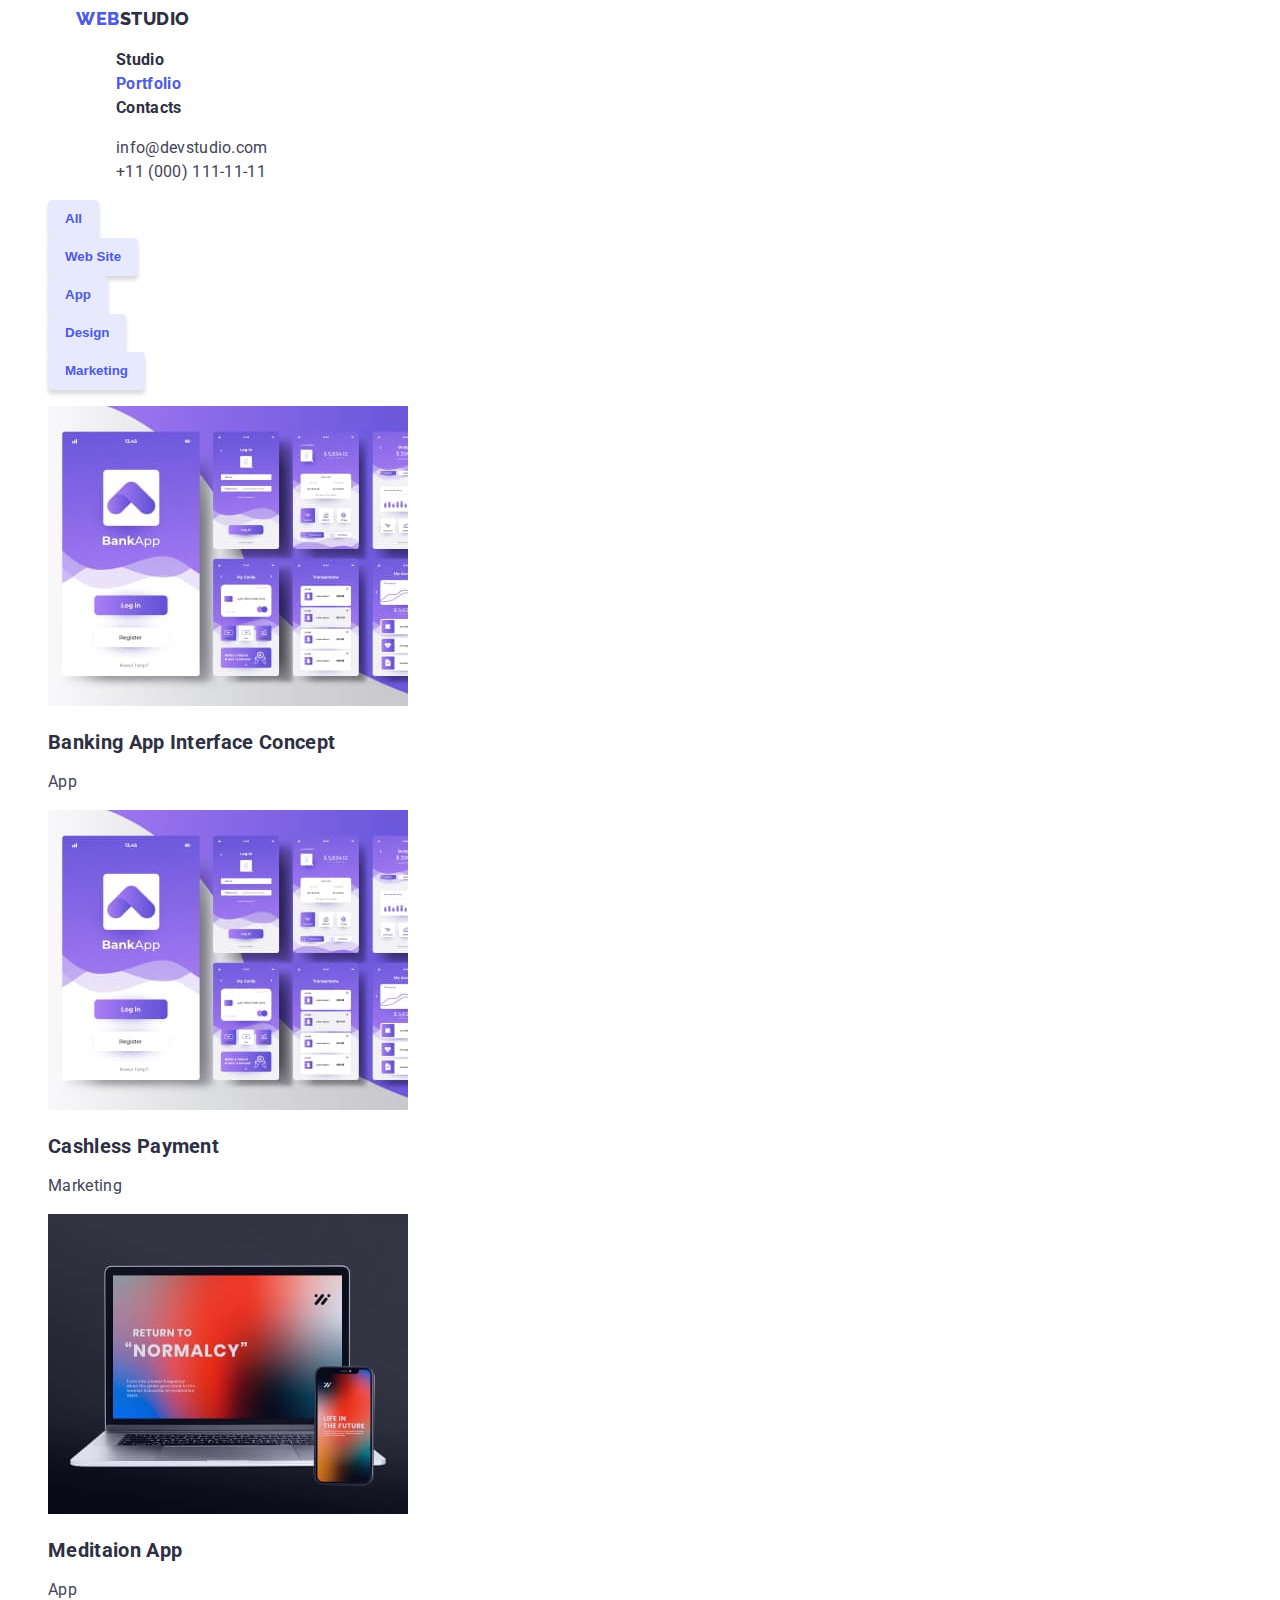
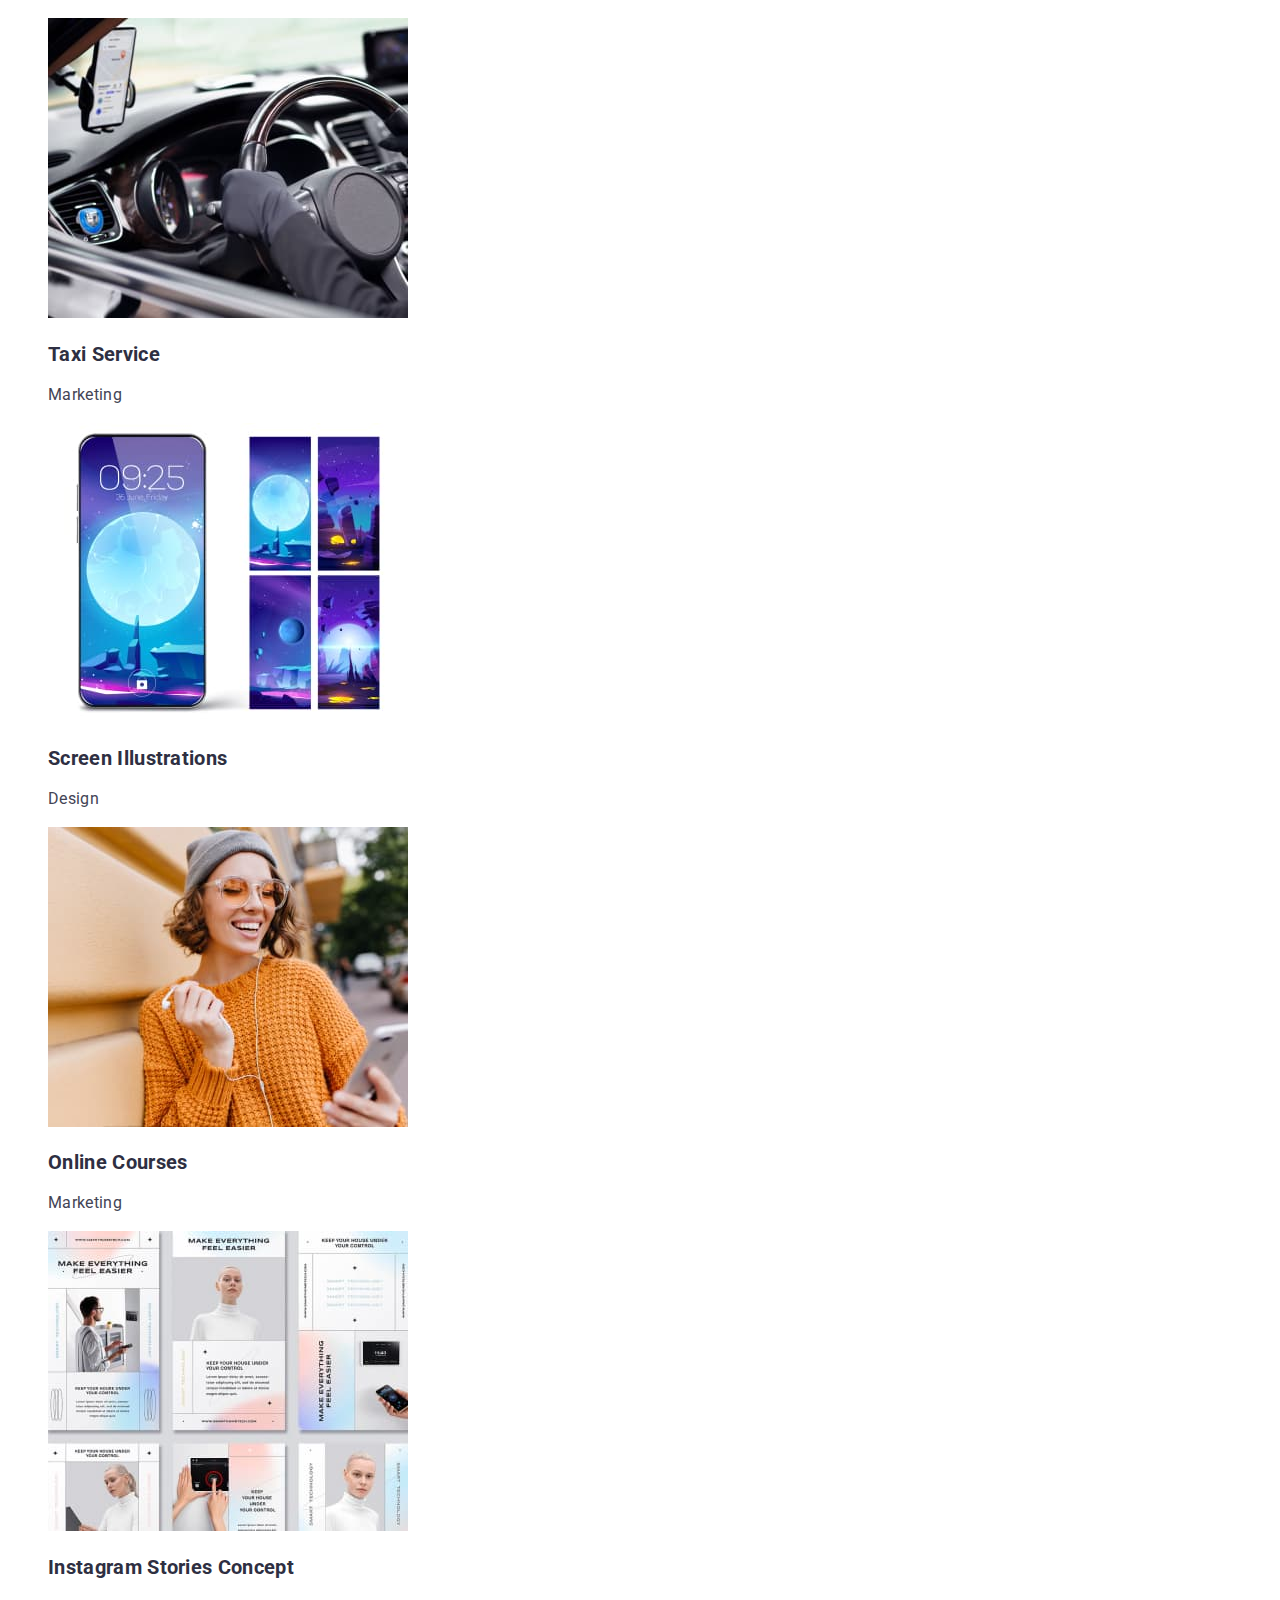
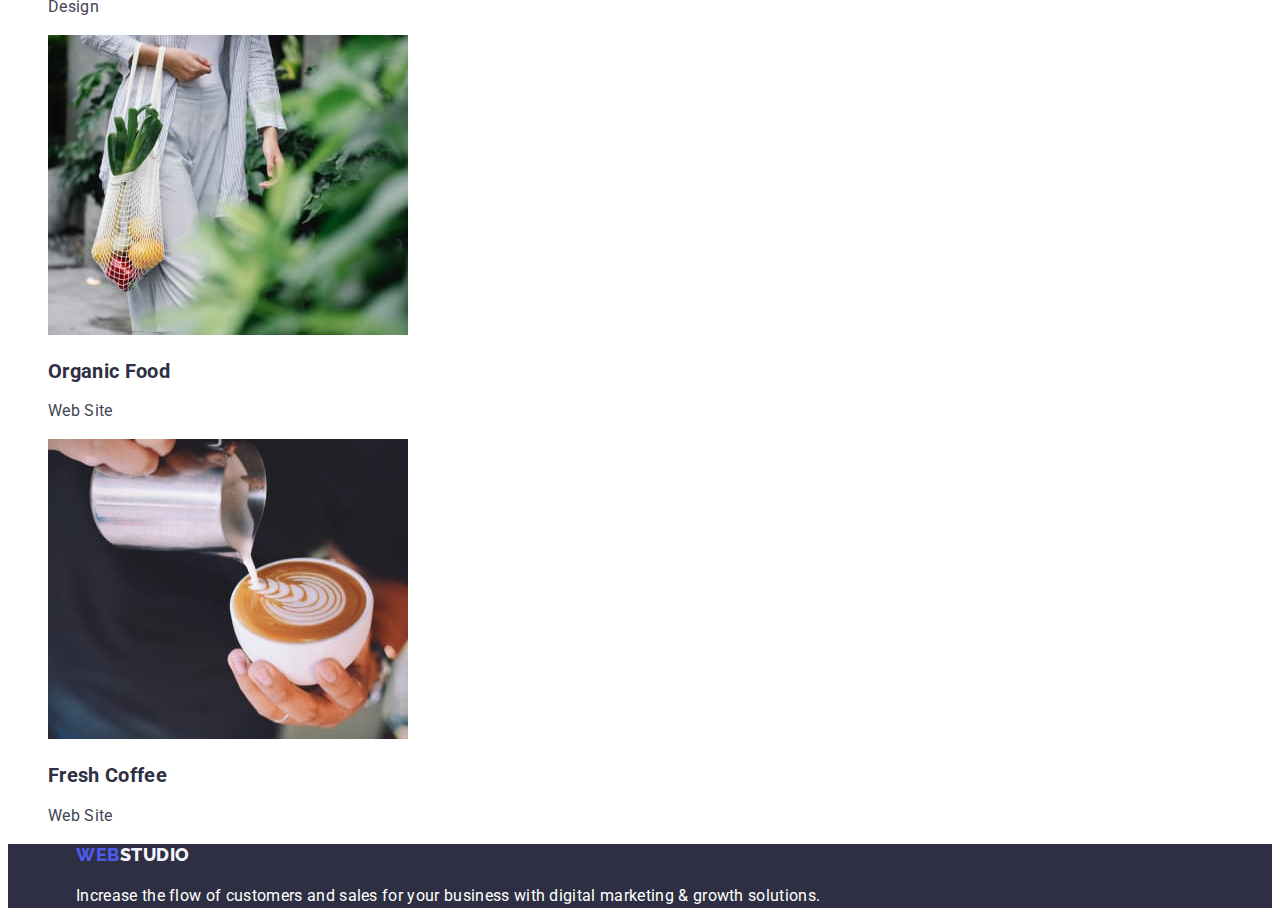
==== portfolio.html @ b6b5d830 "copy perviosly content" ====
<!DOCTYPE html>
<html lang="en">
<head>
    <meta charset="UTF-8">
    <meta http-equiv="X-UA-Compatible" content="IE=edge">
    <meta name="viewport" content="width=device-width, initial-scale=1.0">
    <link rel="preconnect" href="https://fonts.googleapis.com"><link rel="preconnect" href="https://fonts.gstatic.com" crossorigin><link href="https://fonts.googleapis.com/css2?family=Raleway:wght@800&family=Roboto:wght@400;500;700;900&display=swap" rel="stylesheet">
    
    <link rel="stylesheet" href="./css/style.css" >
    <title>Document</title>
</head>
<body>
    <header>
        <div class="container">
            <nav class="nav-menu">
                <a href="./index.html" class="logo"><span class="logo-web">WEB</span><span class="logo-studio">STUDIO</span></a>
                <ul class="top-menu similar">
                    <li><a href="./index.html" class="top-menu-link">Studio</a></li>
                    <li><a href="./portfolio.html" class="top-menu-link current-page">Portfolio</a></li>
                    <li><a href="#" class="top-menu-link">Contacts</a></li>
                </ul>
            </nav>
            <address>
                <ul class="top-contacts similar">
                <li><a href="mailto:info@devstudio.com" class="contact">info@devstudio.com</a></li>
                <li><a href="tel:110001111111" class="contact">+11 (000) 111-11-11</a></li>
                </ul>
            </address>
        </div>
    </header>
    <main>
   <section class="filter">
    <h1 class="visually-hidden">Portfolio</h1>
    <ul class="similar">
        <li><button type="button" class="filter button">All</button></li>
        <li><button type="button" class="filter button">Web Site</button></li>
        <li><button type="button" class="filter button">App</button></li>
        <li><button type="button" class="filter button">Design</button></li>
        <li><button type="button" class="filter button">Marketing</button></li>
    </ul>
   
    <ul class="similar">
        <li>
          <a href="" class="filter-items-link">
            <img src="./images/bank-app.jpg" alt="Mockup bank app" width="360">
            <h2 class="header-items-link">Banking App Interface Concept</h2>
            <p class="paragraph-link">App</p>
          </a>
        </li>
        <li>
          <a href="" class="filter-items-link">
            <img src="./images/bank-app.jpg" alt="Mockup bank app" width="360">
            <h2 class="header-items-link">Cashless Payment</h2>
            <p class="paragraph-link">Marketing</p>
          </a>
        </li>
        <li>
          <a href="" class="filter-items-link">
            <img src="./images/meditation-app.jpg" alt="Notebook & phone" width="360">
            <h2 class="header-items-link">Meditaion App</h2>
            <p class="paragraph-link">App</p>
          </a>
        </li>
        <li>
          <a href="" class="filter-items-link">
            <img src="./images/taxi-service.jpg" alt="car steering wheel and driver's hands" width="360">
            <h2 class="header-items-link">Taxi Service</h2>
            <p class="paragraph-link">Marketing</p>
          </a>
        </li>
        <li>
          <a href="" class="filter-items-link">
            <img src="./images/screen-illustration.jpg" alt="Mobile phone screens example" width="360">
            <h2 class="header-items-link">Screen Illustrations</h2>
            <p class="paragraph-link">Design</p>
          </a>
        </li>
        <li>
          <a href="" class="filter-items-link">
            <img src="./images/online-courses.jpg" alt="A girl in glasses and headphones looks at the phone" width="360">
            <h2 class="header-items-link">Online Courses</h2>
            <p class="paragraph-link">Marketing</p>
          </a>
        </li>
        <li>
          <a href="" class="filter-items-link">
            <img src="./images/instagram-concept.jpg" alt="some similar screens examples with girl and hands" width="360">
            <h2 class="header-items-link">Instagram Stories Concept</h2>
            <p class="paragraph-link">Design</p>
          </a>
        </li>
        <li>
          <a href="" class="filter-items-link">
            <img src="./images/organic-food.jpg" alt="woman with fruits and vegetables in grid bag" width="360">
            <h2 class="header-items-link">Organic Food</h2>
            <p class="paragraph-link">Web Site</p>
          </a>
        </li>
        <li>
          <a href="" class="filter-items-link">
            <img src="./images/fresh-coffee.jpg" alt="cup of coffe in hands" width="360">
            <h2 class="header-items-link">Fresh Coffee</h2>
            <p class="paragraph-link">Web Site</p>
          </a>
        </li>
    </ul>
   </section>
    </main>
    <footer class="dark-footer">
        <div class="container">
            <a href="#" class="logo"><span class="logo-web">WEB</span><span class="logo-studio-cloud">STUDIO</span></a>
            <p>Increase the flow of customers and sales for your business with digital marketing & growth solutions.</p>
        </div>
    </footer>
</body>
</html>
---- css/style.css ----
:root {
    --primary-brand-color-iris: #4D5AE5;
    --button-dark-blue: #404BBF;
    --dark-navy-blue: #2E2F42;
    --success: #31D0AA;
    --slate: #434455;
    --light-slate: #8E8F99;
    --cornflower: #E7E9FC;
    --cloud: #F4F4FD;
}
body {
    font-family: Roboto, sans-serif;
    font-size: 16px;
    font-weight: 400;
    letter-spacing: 0.02em;
    line-height: 1.5;
    color: var(--slate);
}

/* menu section */
.logo {
    font-family: Raleway, sans-serif;
    font-weight: 800;
    font-size: 18px;
    line-height: 1.2;
    letter-spacing: 0.03em;
    
    text-transform: uppercase;
    text-decoration: none;
}

.logo-web {
    color: var(--primary-brand-color-iris);
}

.logo-studio {
    color: var(--dark-navy-blue);
}

.logo-studio-cloud {
    color: var(--cloud);
}

.top-menu {
    font-family: Roboto, sans-serif;
    font-weight: 700;
    letter-spacing: 0.02em;
    
}

.top-menu-link {
    text-decoration: none;
    color: var(--dark-navy-blue);

}

.top-menu-link:hover,
.top-menu-link:focus {
    /* color: var(--slate); */
    color: var(--primary-brand-color-iris);
}

.top-menu-link:active {
    color: var(--primary-brand-color-iris);
}

.current-page {
    color: var(--primary-brand-color-iris);
}

/* .top-contacts {
    
} */

.contact {
    text-decoration: none;
    font-style: normal;
    line-height: 1.5;
    letter-spacing: 0.02em;
    color: var(--slate)

}

.contact:hover,
.contact:focus {
    color: var(--primary-brand-color-iris);
}

/* Main Page (main style) */

.hero {
    font-size: 56px;
    line-height: 1.07;
    color: #FFFFFF;
}

.baner {
    text-align: center;
    background-color: var(--dark-navy-blue);
}

.header-sections {
    font-size: 36px;
    line-height: 1.1;
    text-transform: capitalize;
    color: var(--dark-navy-blue);
    text-align: center;
}

.header-items {
    font-size: 20px;
    line-height: 1.2;
    color: var(--dark-navy-blue);
}

.text-items {
    color: var(--slate);

}

.visually-hidden {
    position: absolute;
    white-space: nowrap;
    width: 1px;
    height: 1px;
    overflow: hidden;
    border: 0;
    padding: 0;
    clip: rect(0 0 0 0);
    clip-path: inset(50%);
    margin: -1px;
  } 

.container {
    width: 1128px;
    margin-left: auto;
    margin-right: auto;
}

.similar {
    list-style: none;
}

.our-team {
    background-color: var(--cloud);
}

.dark-footer { 
    background-color: var(--dark-navy-blue);
    color: #FFFFFF;
}

/* Buttons */
.button {
    display: inline-block;
    font-weight: 700;
    line-height: 1.5;
    color: #FFFFFF;
    background-color: var(--primary-brand-color-iris);
    cursor: pointer;

    border: none;
    border-radius: 4px;
    padding: 16px 32px;

    box-shadow: 0px 4px 4px rgba(0, 0, 0, 0.15);
}

.filter.button {
    color: var(--primary-brand-color-iris);
    
    border: 1px solid var(--cornflower);
    background-color: var(--cornflower);
    padding: 8px 16px;
}

.button:hover,
.button:focus {
    color: #FFFFFF;
    background-color: var(--button-dark-blue);
    
}

.filter.button:hover,
.filter.button:focus {
    border: 1px solid var(--primary-brand-color-iris);
}

/* Portfolio page style */

.filter-items-link {
    
    text-decoration: none;
}

.header-items-link {
    font-size: 20px;
    line-height: 1.2;
    color: var(--dark-navy-blue);
}

/* .header-items-link:hover,
.header-items-link:focus {

} */

.paragraph-link {
    text-decoration: none;
    color: var(--slate);
}
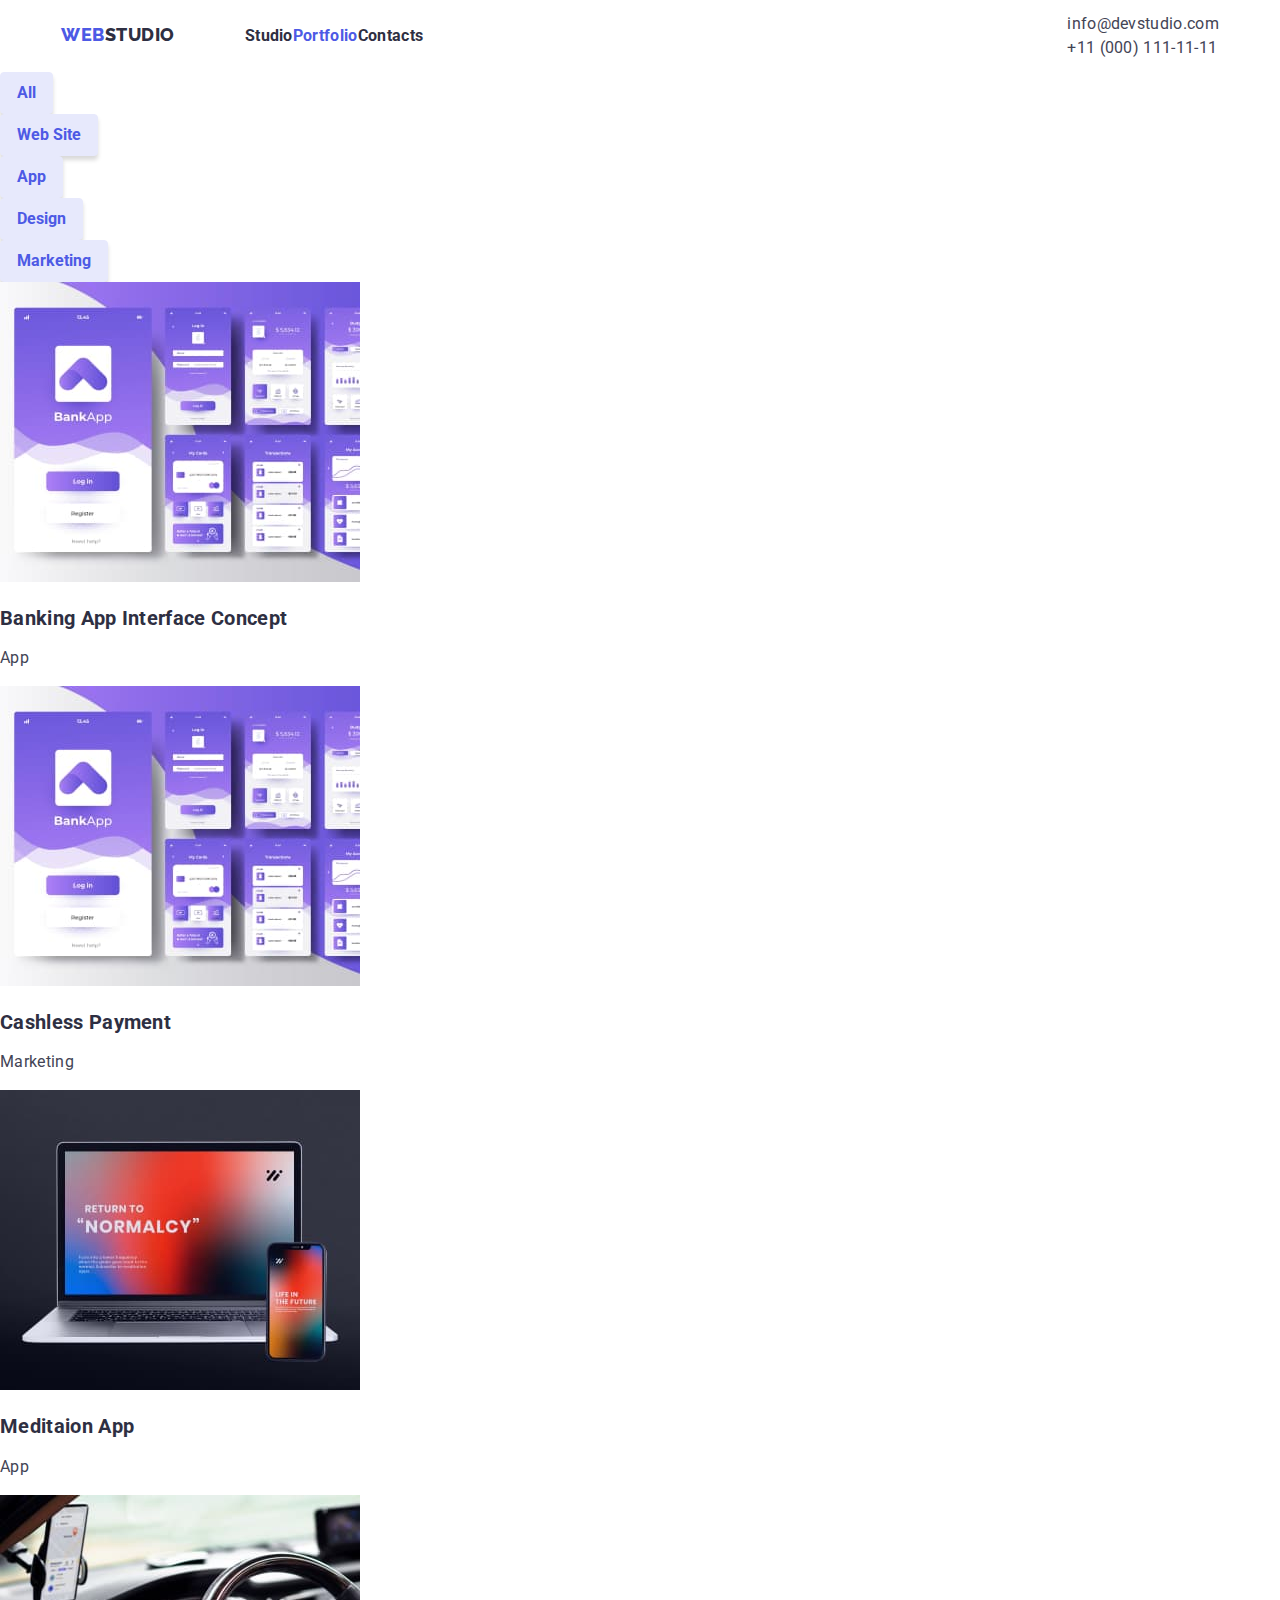
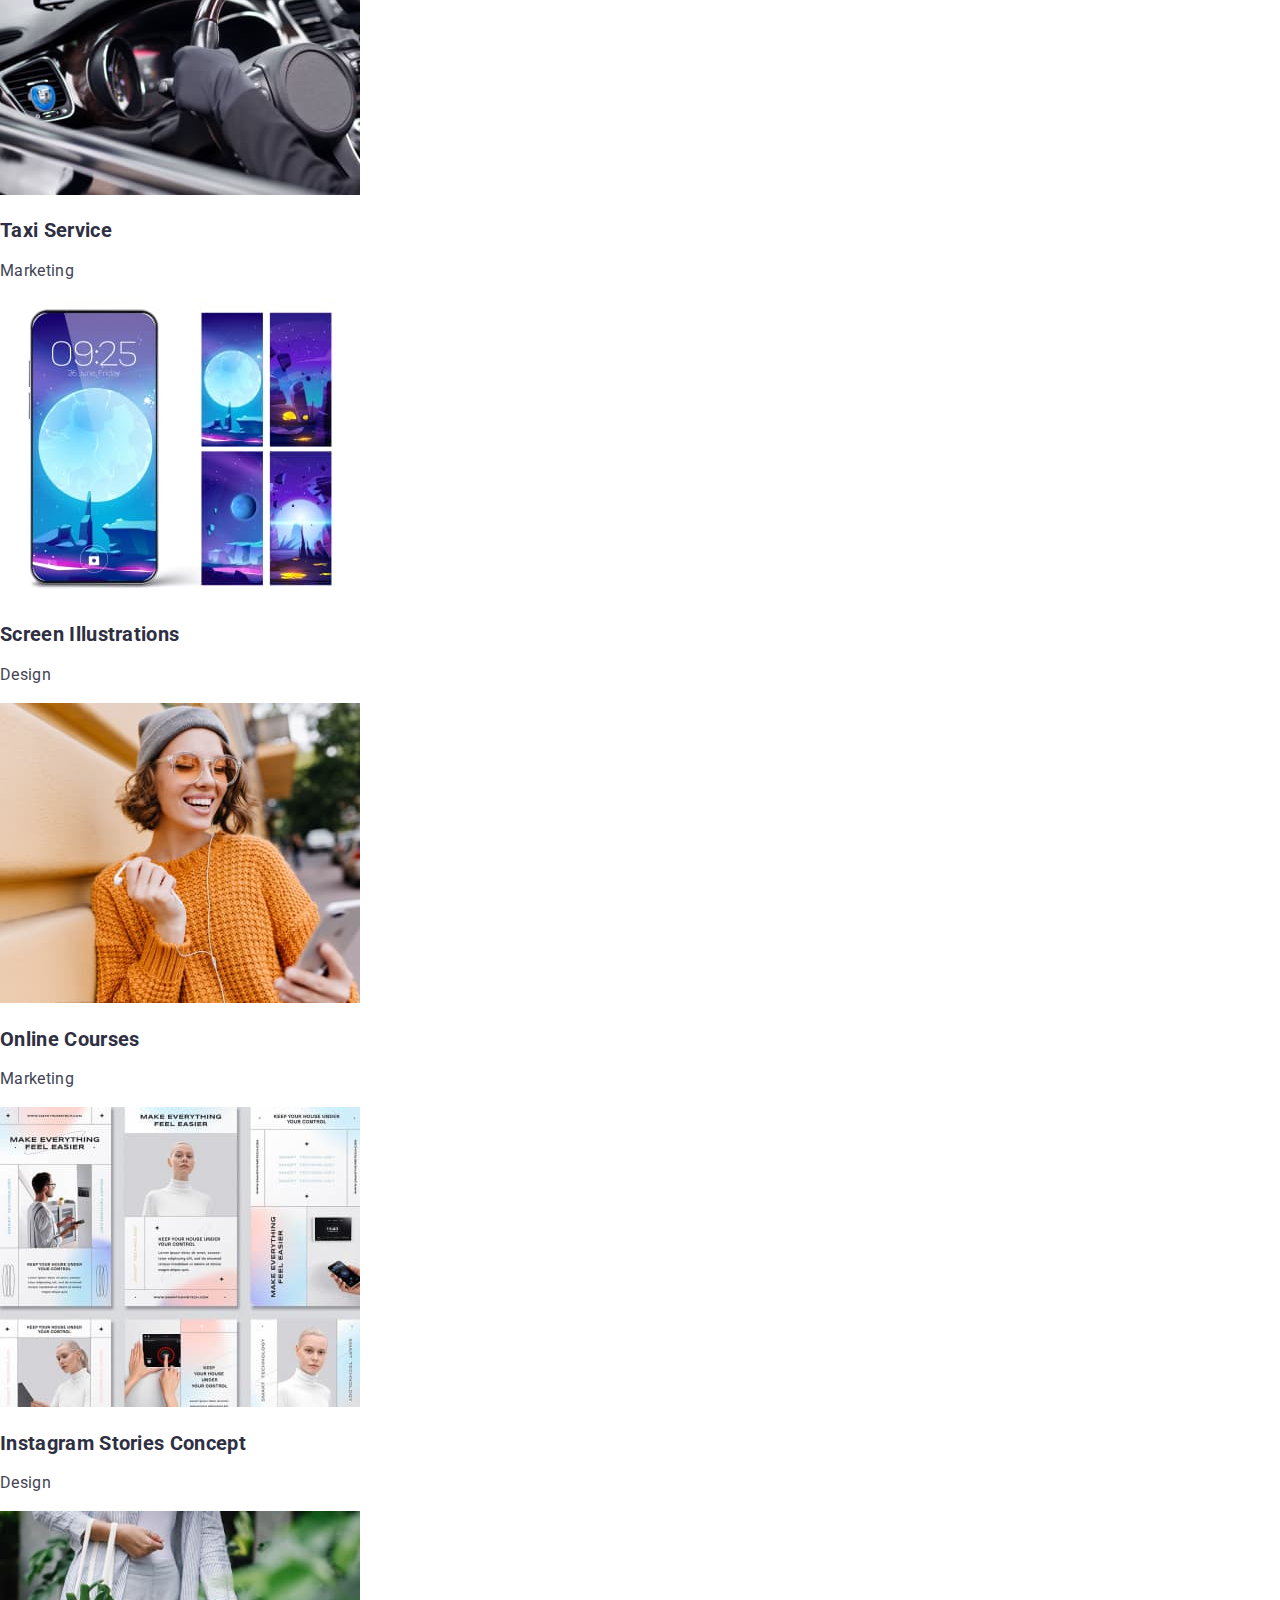
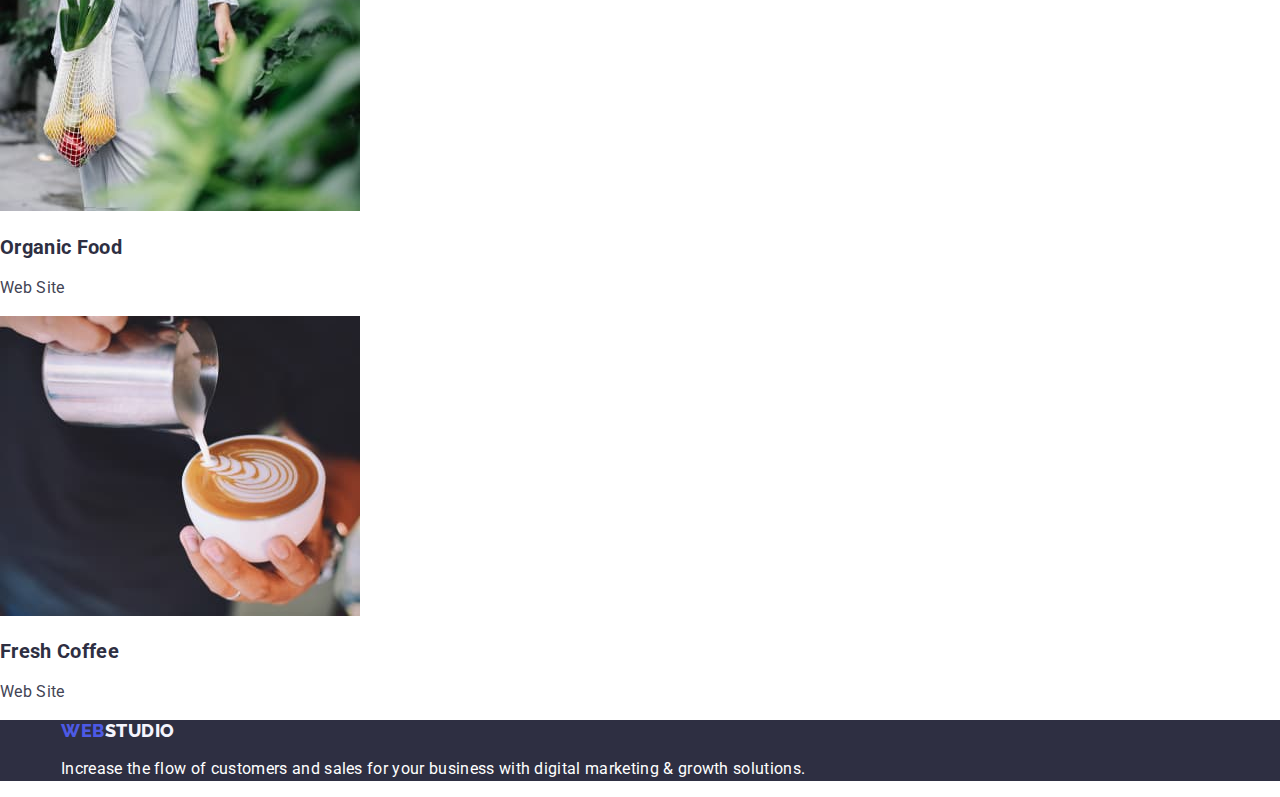
==== commit 0578551c: "main page" ====
--- a/portfolio.html
+++ b/portfolio.html
@@ -5,14 +5,18 @@
     <meta http-equiv="X-UA-Compatible" content="IE=edge">
     <meta name="viewport" content="width=device-width, initial-scale=1.0">
     <link rel="preconnect" href="https://fonts.googleapis.com"><link rel="preconnect" href="https://fonts.gstatic.com" crossorigin><link href="https://fonts.googleapis.com/css2?family=Raleway:wght@800&family=Roboto:wght@400;500;700;900&display=swap" rel="stylesheet">
-    
+    <!-- <link rel="stylesheet"
+    href="https://cdnjs.cloudflare.com/ajax/libs/modern-normalize/1.0.0/modern-normalize.min.css"
+    /> -->
+    <!-- Підключив modern-normalize локально для роботи в умовах поганого інтернету -->
+    <link rel="stylesheet" href="./css/modern-normalize.css">
     <link rel="stylesheet" href="./css/style.css" >
-    <title>Document</title>
+    <title>Portfolio - WebStudio</title>
 </head>
 <body>
     <header>
-        <div class="container">
-            <nav class="nav-menu">
+        <div class="container header-box">
+            <nav class="nav-box">
                 <a href="./index.html" class="logo"><span class="logo-web">WEB</span><span class="logo-studio">STUDIO</span></a>
                 <ul class="top-menu similar">
                     <li><a href="./index.html" class="top-menu-link">Studio</a></li>
@@ -30,6 +34,7 @@
     </header>
     <main>
    <section class="filter">
+    
     <h1 class="visually-hidden">Portfolio</h1>
     <ul class="similar">
         <li><button type="button" class="filter button">All</button></li>
--- a/css/style.css
+++ b/css/style.css
@@ -18,23 +18,39 @@
 }
 
 /* menu section */
+.header-box {
+    display: flex;
+    justify-content: space-between;
+    align-items: center;
+    height: 72px;
+}
+
+.nav-box {
+    display: flex;
+}
+
 .logo {
     font-family: Raleway, sans-serif;
     font-weight: 800;
     font-size: 18px;
     line-height: 1.2;
     letter-spacing: 0.03em;
-    
+
+    display: flex;
+    margin-right: 70px;
+
     text-transform: uppercase;
     text-decoration: none;
 }
 
 .logo-web {
     color: var(--primary-brand-color-iris);
+    display: inline-block;
 }
 
 .logo-studio {
     color: var(--dark-navy-blue);
+    display: inline-block;
 }
 
 .logo-studio-cloud {
@@ -46,6 +62,15 @@
     font-weight: 700;
     letter-spacing: 0.02em;
     
+    display: flex;
+}
+
+.top-menu .top-menu-items {
+    margin-right: 40px;
+}
+
+.top-menu .top-menu-items:last-child {
+    margin-right: 0;
 }
 
 .top-menu-link {
@@ -68,13 +93,10 @@
     color: var(--primary-brand-color-iris);
 }
 
-/* .top-contacts {
-    
-} */
-
 .contact {
     text-decoration: none;
     font-style: normal;
+    font-weight: 400;
     line-height: 1.5;
     letter-spacing: 0.02em;
     color: var(--slate)
@@ -92,11 +114,16 @@
     font-size: 56px;
     line-height: 1.07;
     color: #FFFFFF;
+
+    margin-top: 0;
+    margin-bottom: 48px;
 }
 
 .baner {
+    background-color: var(--dark-navy-blue);
     text-align: center;
-    background-color: var(--dark-navy-blue);
+
+    height: 600px;
 }
 
 .header-sections {
@@ -105,6 +132,22 @@
     text-transform: capitalize;
     color: var(--dark-navy-blue);
     text-align: center;
+    margin-top: 0;
+    margin-bottom: 72px;
+}
+
+.features {
+    display: flex;
+}
+
+.features .features-list {
+    margin-top: 120px;
+    margin-bottom: 120px;
+    margin-right: 24px;
+}
+
+.features .features-list:last-child {
+    margin-right: 0;
 }
 
 .header-items {
@@ -132,17 +175,47 @@
   } 
 
 .container {
-    width: 1128px;
+    width: 1158px;
     margin-left: auto;
     margin-right: auto;
 }
 
 .similar {
     list-style: none;
+    padding-left: 0;
+    margin: 0;
+}
+
+.our-services {
+    display: flex;
+    justify-content: space-between;
+
+    margin-bottom: 120px;
 }
 
 .our-team {
     background-color: var(--cloud);
+
+    padding-top: 120px;
+    padding-bottom: 120px;
+}
+
+.team-cards {
+    display: flex;
+    justify-content: center;
+}
+
+.team-cards .people {
+    background: #FFFFFF;
+    box-shadow: 0px 1px 6px rgba(46, 47, 66, 0.08), 
+                0px 1px 1px rgba(46, 47, 66, 0.16), 
+                0px 2px 1px rgba(46, 47, 66, 0.08);
+    border-radius: 0px 0px 4px 4px;
+    margin-right: 24px;
+}
+
+.team-cards .people:last-child {
+    margin-right: 0;
 }
 
 .dark-footer { 
@@ -152,13 +225,12 @@
 
 /* Buttons */
 .button {
-    display: inline-block;
     font-weight: 700;
     line-height: 1.5;
     color: #FFFFFF;
     background-color: var(--primary-brand-color-iris);
     cursor: pointer;
-
+    
     border: none;
     border-radius: 4px;
     padding: 16px 32px;
@@ -199,11 +271,6 @@
     color: var(--dark-navy-blue);
 }
 
-/* .header-items-link:hover,
-.header-items-link:focus {
-
-} */
-
 .paragraph-link {
     text-decoration: none;
     color: var(--slate);
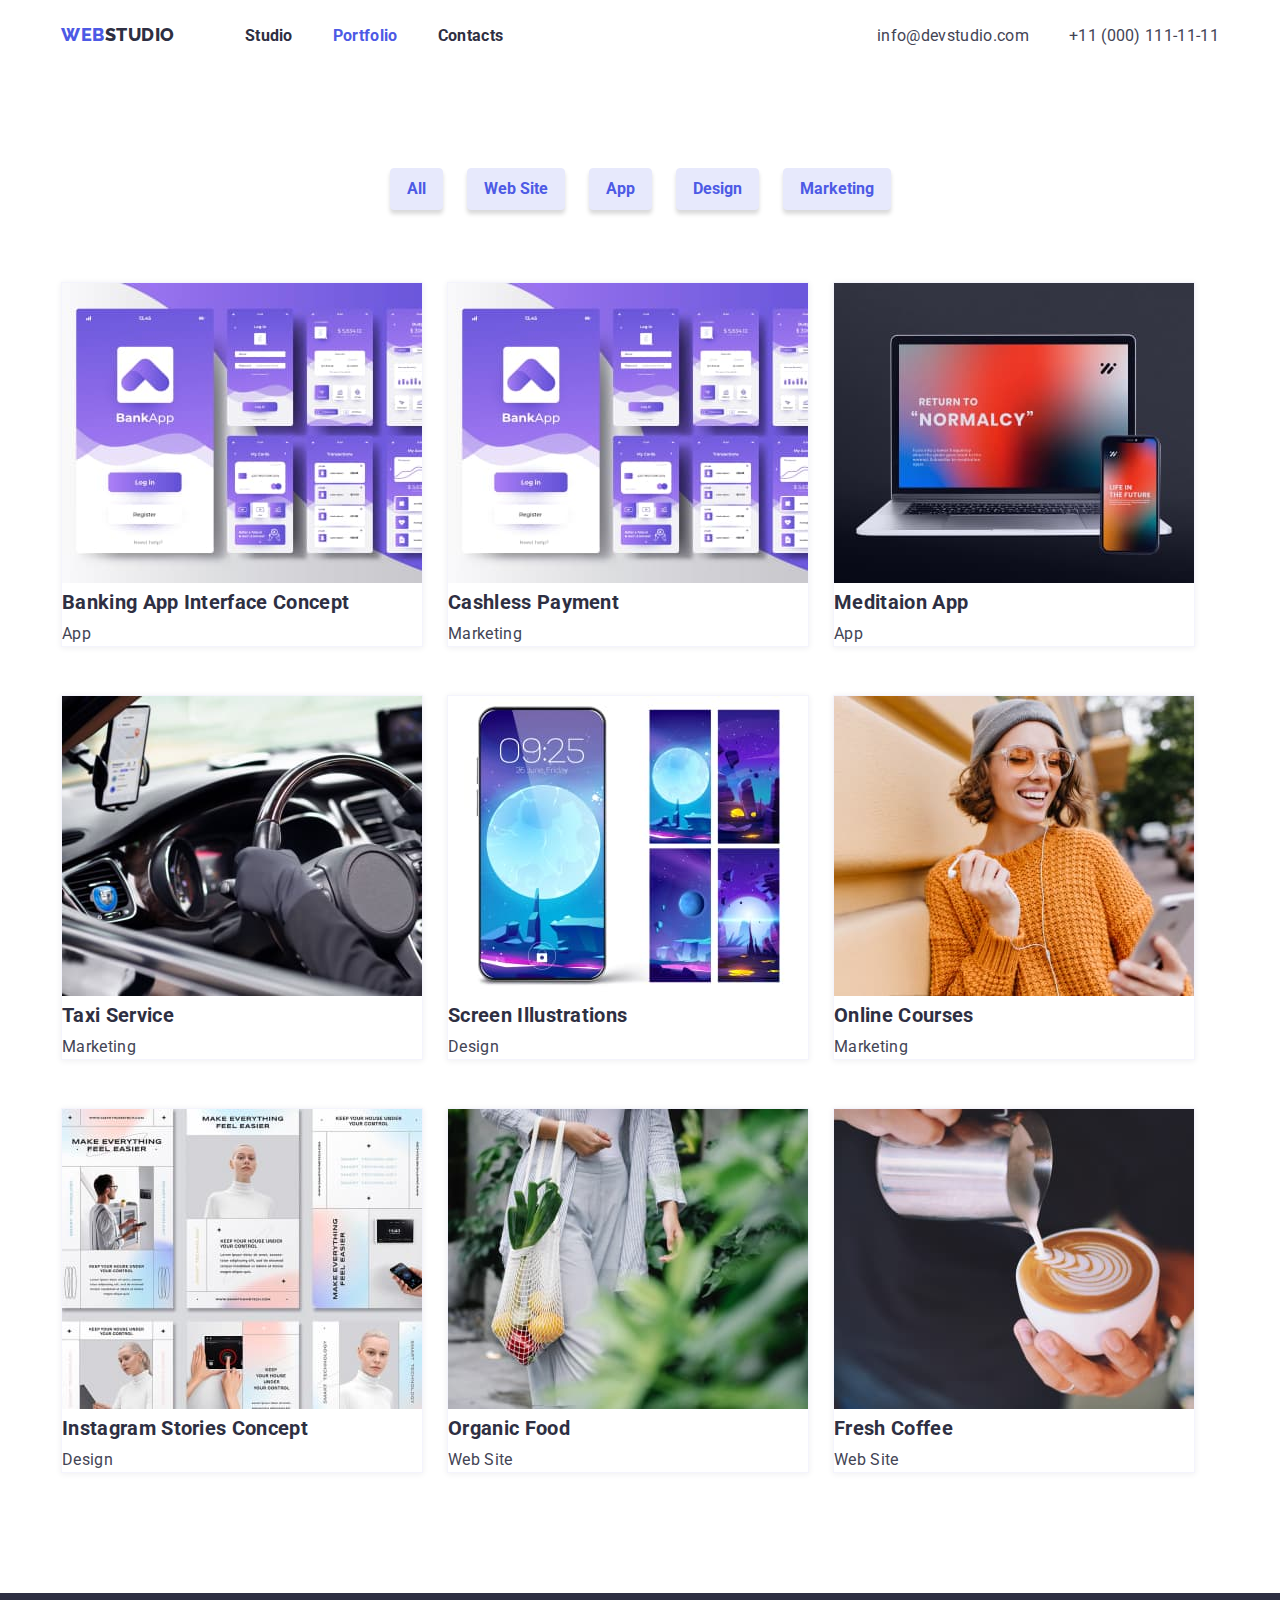
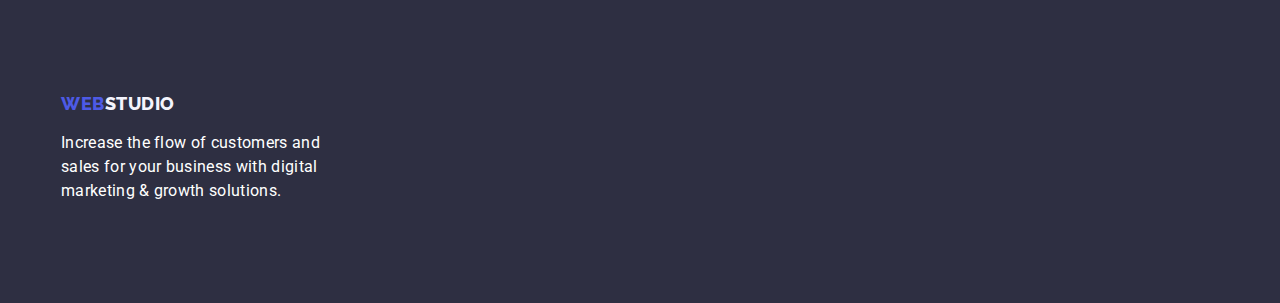
==== commit e55a212d: "complite main page + start portfolio" ====
--- a/portfolio.html
+++ b/portfolio.html
@@ -19,102 +19,104 @@
             <nav class="nav-box">
                 <a href="./index.html" class="logo"><span class="logo-web">WEB</span><span class="logo-studio">STUDIO</span></a>
                 <ul class="top-menu similar">
-                    <li><a href="./index.html" class="top-menu-link">Studio</a></li>
-                    <li><a href="./portfolio.html" class="top-menu-link current-page">Portfolio</a></li>
-                    <li><a href="#" class="top-menu-link">Contacts</a></li>
+                    <li class="top-menu-items"><a href="./index.html" class="top-menu-link">Studio</a></li>
+                    <li class="top-menu-items"><a href="./portfolio.html" class="top-menu-link current-page">Portfolio</a></li>
+                    <li class="top-menu-items"><a href="#" class="top-menu-link">Contacts</a></li>
                 </ul>
             </nav>
             <address>
-                <ul class="top-contacts similar">
-                <li><a href="mailto:info@devstudio.com" class="contact">info@devstudio.com</a></li>
-                <li><a href="tel:110001111111" class="contact">+11 (000) 111-11-11</a></li>
+                <ul class="top-menu similar">
+                <li class="top-menu-items"><a href="mailto:info@devstudio.com" class="top-menu-link contact">info@devstudio.com</a></li>
+                <li class="top-menu-items"><a href="tel:110001111111" class="top-menu-link contact">+11 (000) 111-11-11</a></li>
                 </ul>
             </address>
         </div>
     </header>
     <main>
    <section class="filter">
-    
-    <h1 class="visually-hidden">Portfolio</h1>
-    <ul class="similar">
-        <li><button type="button" class="filter button">All</button></li>
-        <li><button type="button" class="filter button">Web Site</button></li>
-        <li><button type="button" class="filter button">App</button></li>
-        <li><button type="button" class="filter button">Design</button></li>
-        <li><button type="button" class="filter button">Marketing</button></li>
-    </ul>
-   
-    <ul class="similar">
-        <li>
-          <a href="" class="filter-items-link">
-            <img src="./images/bank-app.jpg" alt="Mockup bank app" width="360">
-            <h2 class="header-items-link">Banking App Interface Concept</h2>
-            <p class="paragraph-link">App</p>
-          </a>
-        </li>
-        <li>
-          <a href="" class="filter-items-link">
-            <img src="./images/bank-app.jpg" alt="Mockup bank app" width="360">
-            <h2 class="header-items-link">Cashless Payment</h2>
-            <p class="paragraph-link">Marketing</p>
-          </a>
-        </li>
-        <li>
-          <a href="" class="filter-items-link">
-            <img src="./images/meditation-app.jpg" alt="Notebook & phone" width="360">
-            <h2 class="header-items-link">Meditaion App</h2>
-            <p class="paragraph-link">App</p>
-          </a>
-        </li>
-        <li>
-          <a href="" class="filter-items-link">
-            <img src="./images/taxi-service.jpg" alt="car steering wheel and driver's hands" width="360">
-            <h2 class="header-items-link">Taxi Service</h2>
-            <p class="paragraph-link">Marketing</p>
-          </a>
-        </li>
-        <li>
-          <a href="" class="filter-items-link">
-            <img src="./images/screen-illustration.jpg" alt="Mobile phone screens example" width="360">
-            <h2 class="header-items-link">Screen Illustrations</h2>
-            <p class="paragraph-link">Design</p>
-          </a>
-        </li>
-        <li>
-          <a href="" class="filter-items-link">
-            <img src="./images/online-courses.jpg" alt="A girl in glasses and headphones looks at the phone" width="360">
-            <h2 class="header-items-link">Online Courses</h2>
-            <p class="paragraph-link">Marketing</p>
-          </a>
-        </li>
-        <li>
-          <a href="" class="filter-items-link">
-            <img src="./images/instagram-concept.jpg" alt="some similar screens examples with girl and hands" width="360">
-            <h2 class="header-items-link">Instagram Stories Concept</h2>
-            <p class="paragraph-link">Design</p>
-          </a>
-        </li>
-        <li>
-          <a href="" class="filter-items-link">
-            <img src="./images/organic-food.jpg" alt="woman with fruits and vegetables in grid bag" width="360">
-            <h2 class="header-items-link">Organic Food</h2>
-            <p class="paragraph-link">Web Site</p>
-          </a>
-        </li>
-        <li>
-          <a href="" class="filter-items-link">
-            <img src="./images/fresh-coffee.jpg" alt="cup of coffe in hands" width="360">
-            <h2 class="header-items-link">Fresh Coffee</h2>
-            <p class="paragraph-link">Web Site</p>
-          </a>
-        </li>
-    </ul>
+    <div class="container">
+      <h1 class="visually-hidden">Portfolio</h1>
+      <ul class="similar filter-box">
+          <li class="button-list"><button type="button" class="button">All</button></li>
+          <li class="button-list"><button type="button" class="button">Web Site</button></li>
+          <li class="button-list"><button type="button" class="button">App</button></li>
+          <li class="button-list"><button type="button" class="button">Design</button></li>
+          <li class="button-list"><button type="button" class="button">Marketing</button></li>
+      </ul>
+      <ul class="similar examples">
+          <li class="examples-list">
+            <a href="" class="filter-items-link">
+              <img src="./images/bank-app.jpg" alt="Mockup bank app" width="360">
+              <h2 class="header-items-link">Banking App Interface Concept</h2>
+              <p class="paragraph-link">App</p>
+            </a>
+          </li>
+          <li class="examples-list">
+            <a href="" class="filter-items-link">
+              <img src="./images/bank-app.jpg" alt="Mockup bank app" width="360">
+              <div class="examples-text">
+                <h2 class="header-items-link">Cashless Payment</h2>
+                <p class="paragraph-link">Marketing</p>
+              </div>
+            </a>
+          </li>
+          <li class="examples-list">
+            <a href="" class="filter-items-link">
+              <img src="./images/meditation-app.jpg" alt="Notebook & phone" width="360">
+              <h2 class="header-items-link">Meditaion App</h2>
+              <p class="paragraph-link">App</p>
+            </a>
+          </li>
+          <li class="examples-list">
+            <a href="" class="filter-items-link">
+              <img src="./images/taxi-service.jpg" alt="car steering wheel and driver's hands" width="360">
+              <h2 class="header-items-link">Taxi Service</h2>
+              <p class="paragraph-link">Marketing</p>
+            </a>
+          </li>
+          <li class="examples-list">
+            <a href="" class="filter-items-link">
+              <img src="./images/screen-illustration.jpg" alt="Mobile phone screens example" width="360">
+              <h2 class="header-items-link">Screen Illustrations</h2>
+              <p class="paragraph-link">Design</p>
+            </a>
+          </li>
+          <li class="examples-list">
+            <a href="" class="filter-items-link">
+              <img src="./images/online-courses.jpg" alt="A girl in glasses and headphones looks at the phone" width="360">
+              <h2 class="header-items-link">Online Courses</h2>
+              <p class="paragraph-link">Marketing</p>
+            </a>
+          </li>
+          <li class="examples-list">
+            <a href="" class="filter-items-link">
+              <img src="./images/instagram-concept.jpg" alt="some similar screens examples with girl and hands" width="360">
+              <h2 class="header-items-link">Instagram Stories Concept</h2>
+              <p class="paragraph-link">Design</p>
+            </a>
+          </li>
+          <li class="examples-list">
+            <a href="" class="filter-items-link">
+              <img src="./images/organic-food.jpg" alt="woman with fruits and vegetables in grid bag" width="360">
+              <h2 class="header-items-link">Organic Food</h2>
+              <p class="paragraph-link">Web Site</p>
+            </a>
+          </li>
+          <li class="examples-list">
+            <a href="" class="filter-items-link">
+              <img src="./images/fresh-coffee.jpg" alt="cup of coffe in hands" width="360">
+              <h2 class="header-items-link">Fresh Coffee</h2>
+              <p class="paragraph-link">Web Site</p>
+            </a>
+          </li>
+      </ul>
+    </div>
    </section>
     </main>
     <footer class="dark-footer">
         <div class="container">
             <a href="#" class="logo"><span class="logo-web">WEB</span><span class="logo-studio-cloud">STUDIO</span></a>
-            <p>Increase the flow of customers and sales for your business with digital marketing & growth solutions.</p>
+            <p class="footer-slogan">Increase the flow of customers and sales for your business with digital marketing & growth solutions.</p>
         </div>
     </footer>
 </body>
--- a/css/style.css
+++ b/css/style.css
@@ -23,10 +23,12 @@
     justify-content: space-between;
     align-items: center;
     height: 72px;
+    padding: 0;
 }
 
 .nav-box {
     display: flex;
+    
 }
 
 .logo {
@@ -51,6 +53,7 @@
 .logo-studio {
     color: var(--dark-navy-blue);
     display: inline-block;
+    
 }
 
 .logo-studio-cloud {
@@ -76,7 +79,6 @@
 .top-menu-link {
     text-decoration: none;
     color: var(--dark-navy-blue);
-
 }
 
 .top-menu-link:hover,
@@ -123,6 +125,8 @@
     background-color: var(--dark-navy-blue);
     text-align: center;
 
+    /* display: flex;
+    align-items: flex-end; */
     height: 600px;
 }
 
@@ -138,11 +142,10 @@
 
 .features {
     display: flex;
+    
 }
 
 .features .features-list {
-    margin-top: 120px;
-    margin-bottom: 120px;
     margin-right: 24px;
 }
 
@@ -172,7 +175,12 @@
     clip: rect(0 0 0 0);
     clip-path: inset(50%);
     margin: -1px;
-  } 
+  }
+
+.section {
+    padding-top: 120px;
+    padding-bottom: 120px;
+}
 
 .container {
     width: 1158px;
@@ -186,18 +194,18 @@
     margin: 0;
 }
 
+.services {
+    padding-top: 0;
+}
+
 .our-services {
     display: flex;
     justify-content: space-between;
-
-    margin-bottom: 120px;
 }
 
 .our-team {
     background-color: var(--cloud);
 
-    padding-top: 120px;
-    padding-bottom: 120px;
 }
 
 .team-cards {
@@ -221,10 +229,20 @@
 .dark-footer { 
     background-color: var(--dark-navy-blue);
     color: #FFFFFF;
+
+    padding-top: 100px;
+    padding-bottom: 100px;
+}
+
+.footer-slogan {
+    width: 264px;
+    margin: 0;
+    margin-top: 16px;
 }
 
 /* Buttons */
 .button {
+    font-size: 16px;
     font-weight: 700;
     line-height: 1.5;
     color: #FFFFFF;
@@ -238,12 +256,19 @@
     box-shadow: 0px 4px 4px rgba(0, 0, 0, 0.15);
 }
 
-.filter.button {
+.filter .button {
     color: var(--primary-brand-color-iris);
     
     border: 1px solid var(--cornflower);
     background-color: var(--cornflower);
     padding: 8px 16px;
+}
+
+.filter-box {
+    display: flex;
+    justify-content: center;
+    padding-top: 96px;
+    padding-bottom: 72px;
 }
 
 .button:hover,
@@ -253,9 +278,22 @@
     
 }
 
-.filter.button:hover,
-.filter.button:focus {
+.filter {
+    padding-bottom: 120px;
+}
+
+.filter .button:hover,
+.filter .button:focus {
     border: 1px solid var(--primary-brand-color-iris);
+
+}
+
+.filter-box .button-list {
+    margin-right: 24px;
+}
+
+.filter-box .button-list:last-child {
+    margin-right: 0;
 }
 
 /* Portfolio page style */
@@ -269,10 +307,33 @@
     font-size: 20px;
     line-height: 1.2;
     color: var(--dark-navy-blue);
+    margin: 0;
 }
 
 .paragraph-link {
     text-decoration: none;
     color: var(--slate);
-}
-
+    margin: 8px 0 0 0;
+}
+
+.examples {
+    display: flex;
+    flex-wrap: wrap;
+}
+
+.examples .examples-list {
+    margin-right: 24px;
+    margin-bottom: 48px;
+
+    border: 0.5px solid #F4F4FD;
+    box-shadow: 0px 1px 6px rgba(46, 47, 66, 0.08);
+
+}
+
+.examples .examples-list:nth-child(3n+3) {
+    margin-right: 0;
+}
+
+.examples .examples-list:not(:nth-last-child(1n+4)) {
+    margin-bottom: 0;
+}
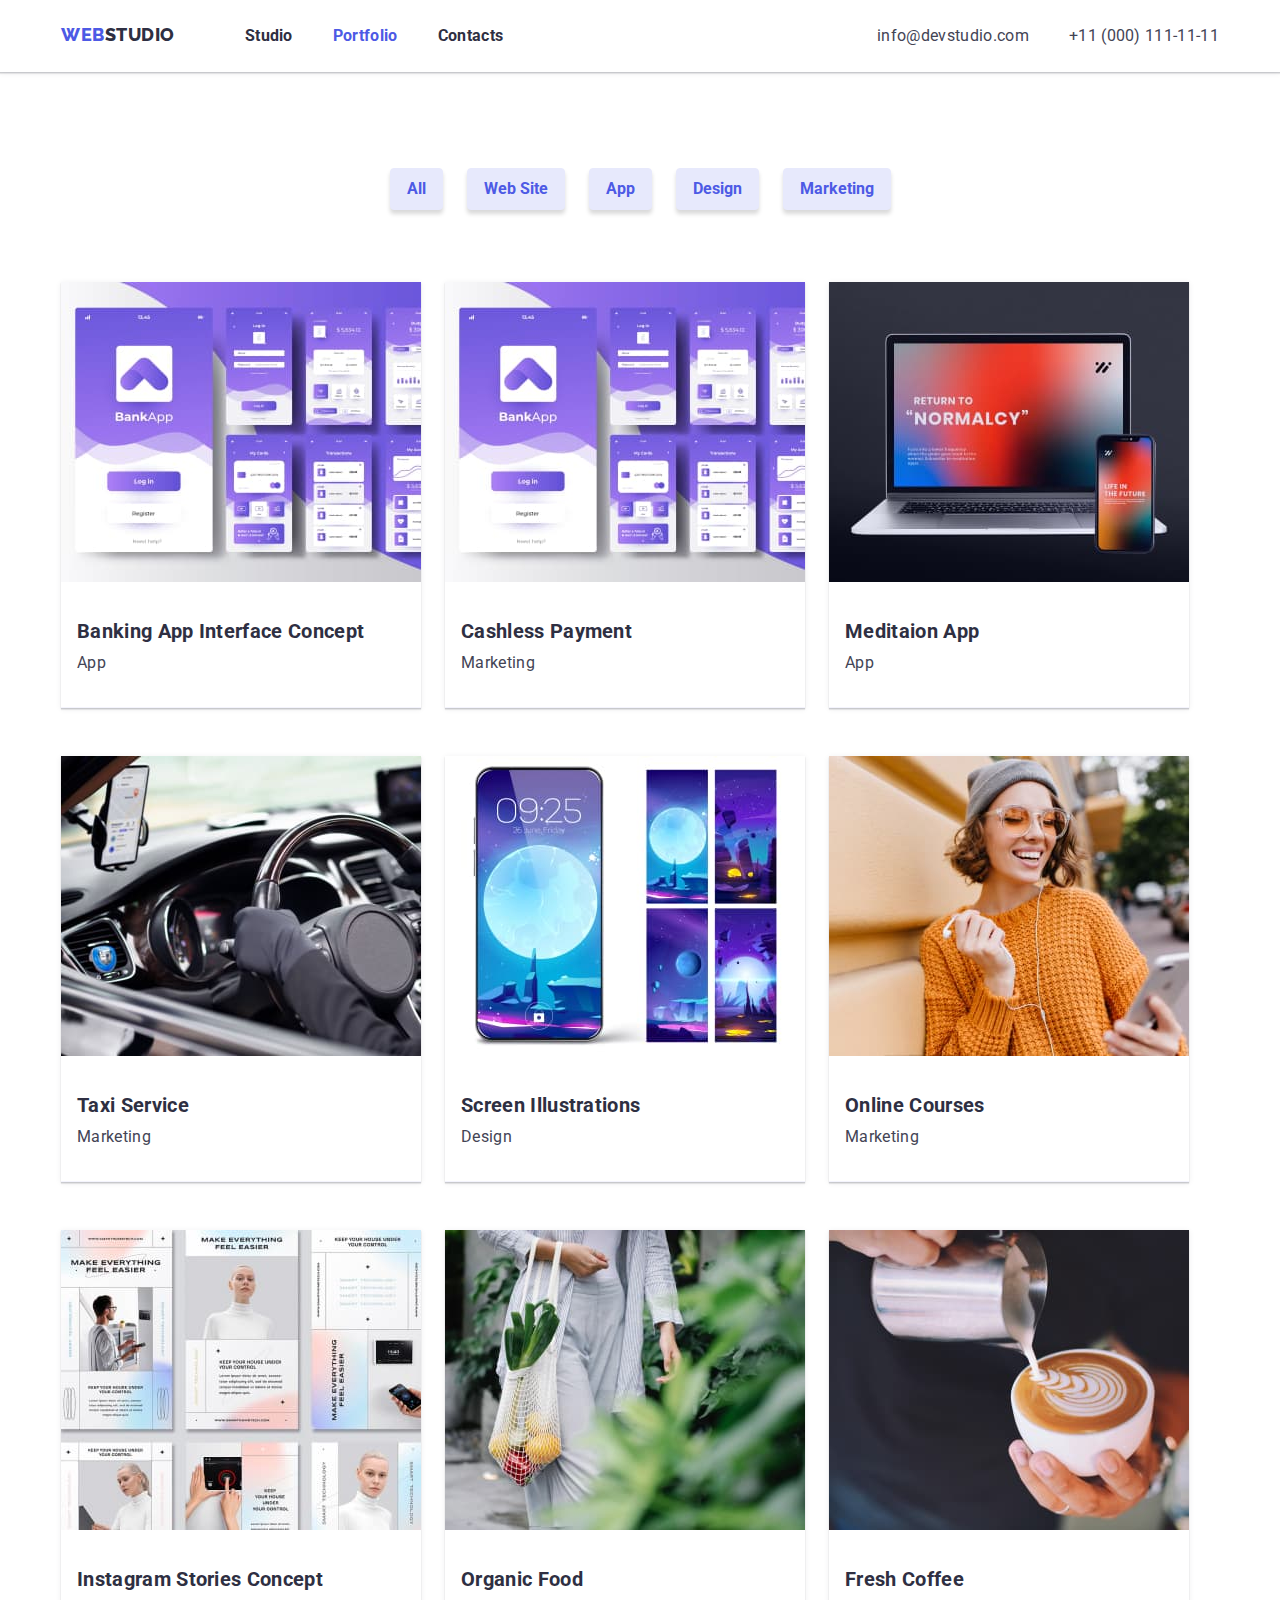
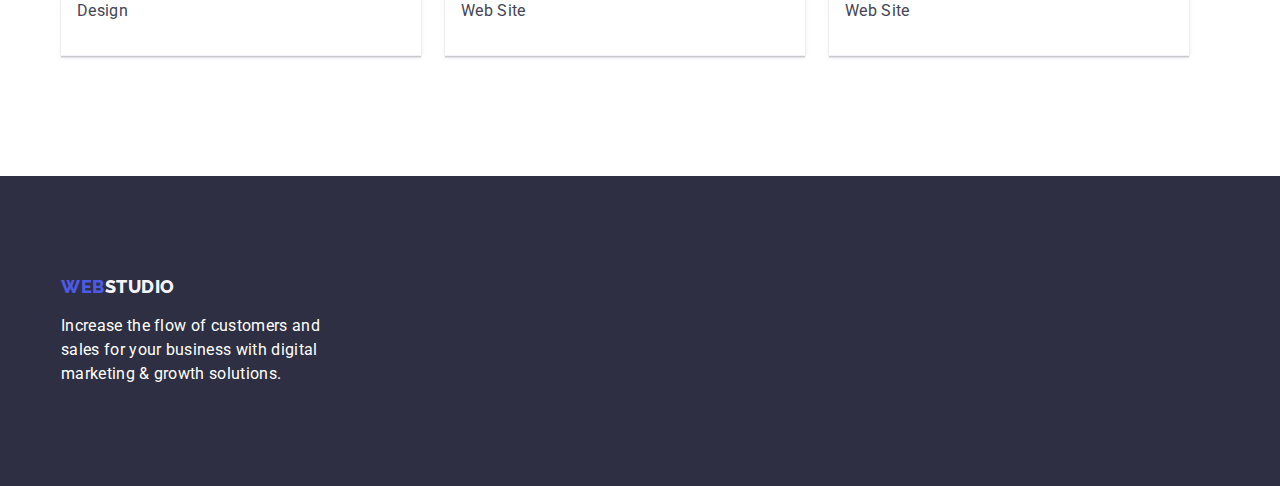
==== commit 703c5fc7: "dz 3 final" ====
--- a/portfolio.html
+++ b/portfolio.html
@@ -14,7 +14,7 @@
     <title>Portfolio - WebStudio</title>
 </head>
 <body>
-    <header>
+    <header class="header-tag">
         <div class="container header-box">
             <nav class="nav-box">
                 <a href="./index.html" class="logo"><span class="logo-web">WEB</span><span class="logo-studio">STUDIO</span></a>
@@ -47,8 +47,10 @@
           <li class="examples-list">
             <a href="" class="filter-items-link">
               <img src="./images/bank-app.jpg" alt="Mockup bank app" width="360">
-              <h2 class="header-items-link">Banking App Interface Concept</h2>
-              <p class="paragraph-link">App</p>
+              <div class="examples-text">
+                <h2 class="header-items-link">Banking App Interface Concept</h2>
+                <p class="paragraph-link">App</p>
+              </div>
             </a>
           </li>
           <li class="examples-list">
@@ -63,50 +65,64 @@
           <li class="examples-list">
             <a href="" class="filter-items-link">
               <img src="./images/meditation-app.jpg" alt="Notebook & phone" width="360">
-              <h2 class="header-items-link">Meditaion App</h2>
-              <p class="paragraph-link">App</p>
+              <div class="examples-text">
+                <h2 class="header-items-link">Meditaion App</h2>
+                <p class="paragraph-link">App</p>
+              </div>
             </a>
           </li>
           <li class="examples-list">
             <a href="" class="filter-items-link">
               <img src="./images/taxi-service.jpg" alt="car steering wheel and driver's hands" width="360">
-              <h2 class="header-items-link">Taxi Service</h2>
-              <p class="paragraph-link">Marketing</p>
+              <div class="examples-text">
+                <h2 class="header-items-link">Taxi Service</h2>
+                <p class="paragraph-link">Marketing</p>
+              </div>
             </a>
           </li>
           <li class="examples-list">
             <a href="" class="filter-items-link">
               <img src="./images/screen-illustration.jpg" alt="Mobile phone screens example" width="360">
-              <h2 class="header-items-link">Screen Illustrations</h2>
-              <p class="paragraph-link">Design</p>
+              <div class="examples-text">
+                <h2 class="header-items-link">Screen Illustrations</h2>
+                <p class="paragraph-link">Design</p>
+              </div>
             </a>
           </li>
           <li class="examples-list">
             <a href="" class="filter-items-link">
               <img src="./images/online-courses.jpg" alt="A girl in glasses and headphones looks at the phone" width="360">
-              <h2 class="header-items-link">Online Courses</h2>
-              <p class="paragraph-link">Marketing</p>
+              <div class="examples-text">
+                <h2 class="header-items-link">Online Courses</h2>
+                <p class="paragraph-link">Marketing</p>
+              </div>
             </a>
           </li>
           <li class="examples-list">
             <a href="" class="filter-items-link">
               <img src="./images/instagram-concept.jpg" alt="some similar screens examples with girl and hands" width="360">
-              <h2 class="header-items-link">Instagram Stories Concept</h2>
-              <p class="paragraph-link">Design</p>
+              <div class="examples-text">
+                <h2 class="header-items-link">Instagram Stories Concept</h2>
+                <p class="paragraph-link">Design</p>
+              </div>
             </a>
           </li>
           <li class="examples-list">
             <a href="" class="filter-items-link">
               <img src="./images/organic-food.jpg" alt="woman with fruits and vegetables in grid bag" width="360">
-              <h2 class="header-items-link">Organic Food</h2>
-              <p class="paragraph-link">Web Site</p>
+              <div class="examples-text">
+                <h2 class="header-items-link">Organic Food</h2>
+                <p class="paragraph-link">Web Site</p>
+              </div>
             </a>
           </li>
           <li class="examples-list">
             <a href="" class="filter-items-link">
               <img src="./images/fresh-coffee.jpg" alt="cup of coffe in hands" width="360">
-              <h2 class="header-items-link">Fresh Coffee</h2>
-              <p class="paragraph-link">Web Site</p>
+              <div class="examples-text">
+                <h2 class="header-items-link">Fresh Coffee</h2>
+                <p class="paragraph-link">Web Site</p>
+              </div>
             </a>
           </li>
       </ul>
--- a/css/style.css
+++ b/css/style.css
@@ -18,12 +18,18 @@
 }
 
 /* menu section */
+.header-tag {
+    box-shadow: 0px 2px 1px rgba(46, 47, 66, 0.08), 
+                0px 1px 1px rgba(46, 47, 66, 0.16), 
+                0px 1px 6px rgba(46, 47, 66, 0.08);
+}
+
 .header-box {
     display: flex;
     justify-content: space-between;
     align-items: center;
-    height: 72px;
-    padding: 0;
+    /* height: 72px; */
+    padding: 24px 0;
 }
 
 .nav-box {
@@ -127,7 +133,7 @@
 
     /* display: flex;
     align-items: flex-end; */
-    height: 600px;
+    /* height: 600px; */
 }
 
 .header-sections {
@@ -325,9 +331,11 @@
     margin-right: 24px;
     margin-bottom: 48px;
 
-    border: 0.5px solid #F4F4FD;
-    box-shadow: 0px 1px 6px rgba(46, 47, 66, 0.08);
-
+    border-bottom: 0.5px solid #F4F4FD;
+    /* box-shadow: 0px 1px 6px rgba(46, 47, 66, 0.08); */
+    box-shadow: 0px 1px 6px rgba(46, 47, 66, 0.08),
+                0px 1px 1px rgba(46, 47, 66, 0.16), 
+                0px 2px 1px rgba(46, 47, 66, 0.08);
 }
 
 .examples .examples-list:nth-child(3n+3) {
@@ -337,3 +345,10 @@
 .examples .examples-list:not(:nth-last-child(1n+4)) {
     margin-bottom: 0;
 }
+
+.examples-text {
+  
+    padding-left: 16px;
+    padding-top: 30px;
+    padding-bottom: 32px;
+}
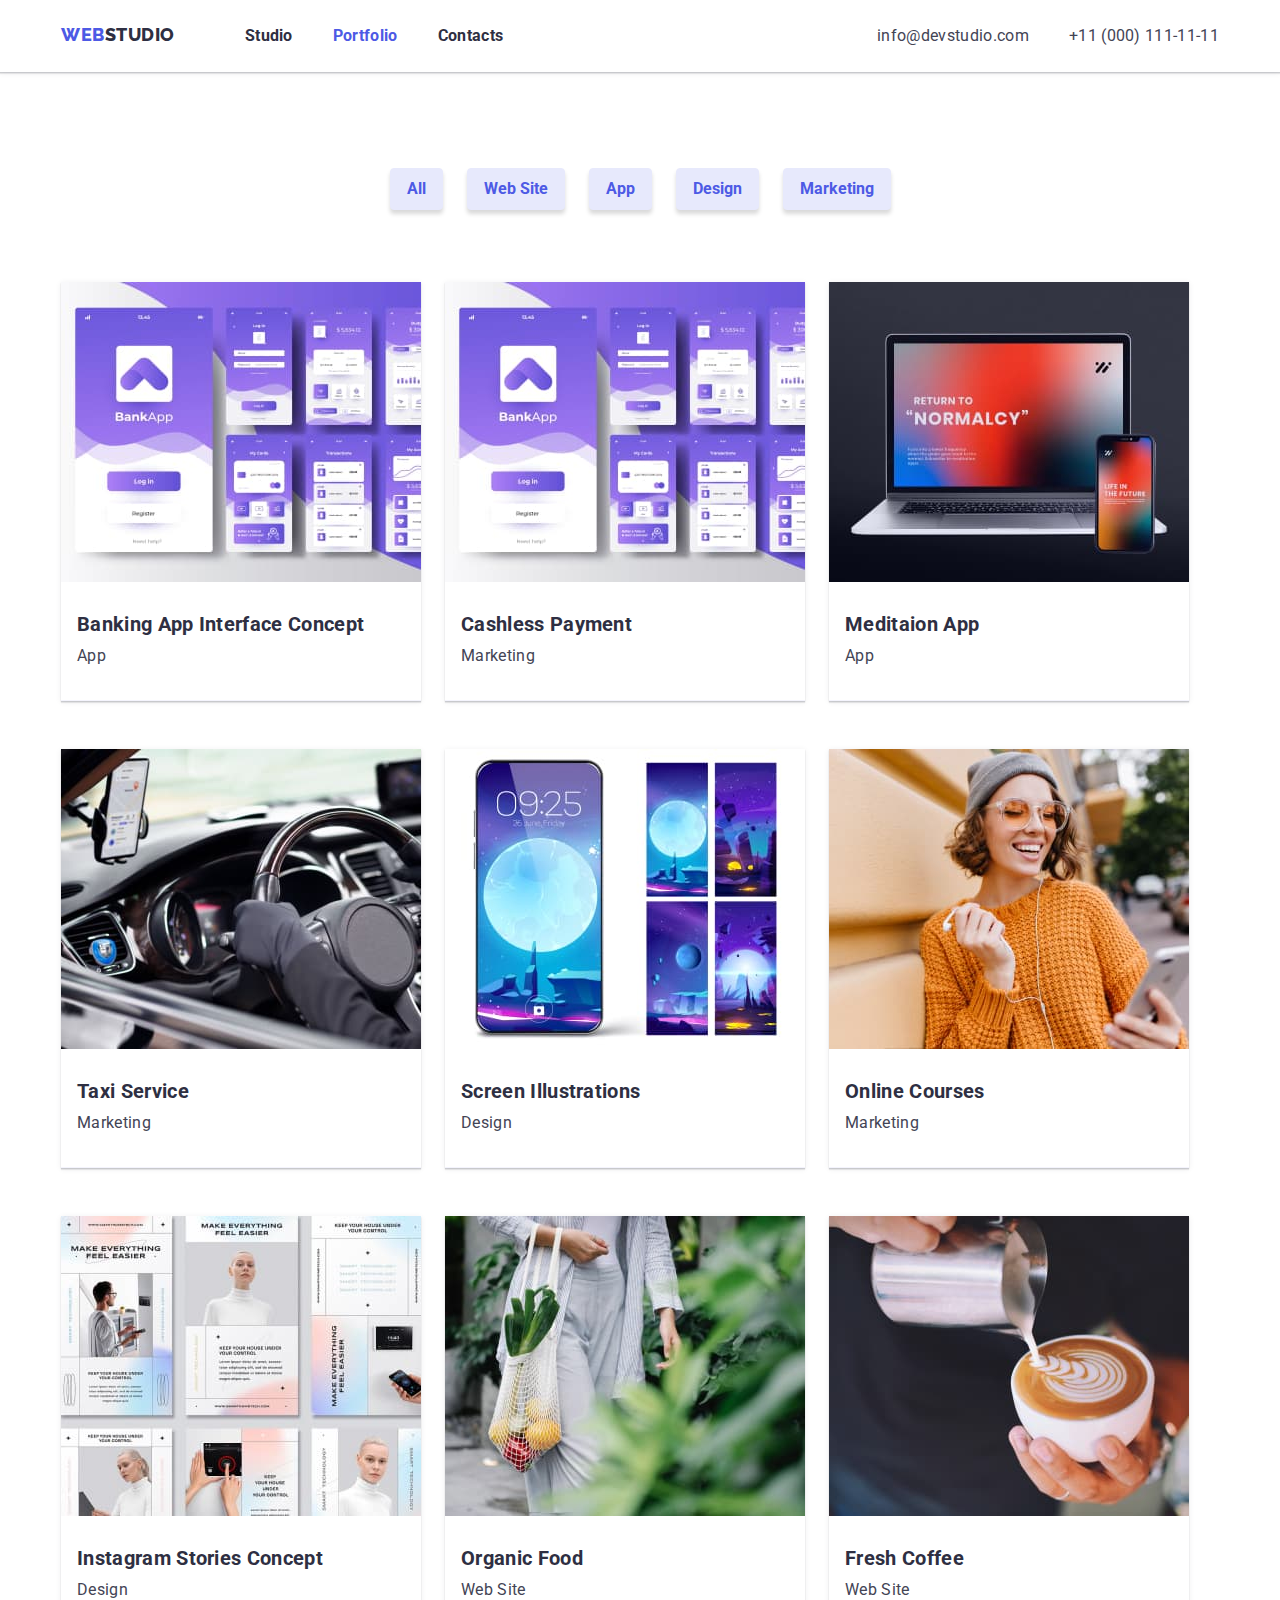
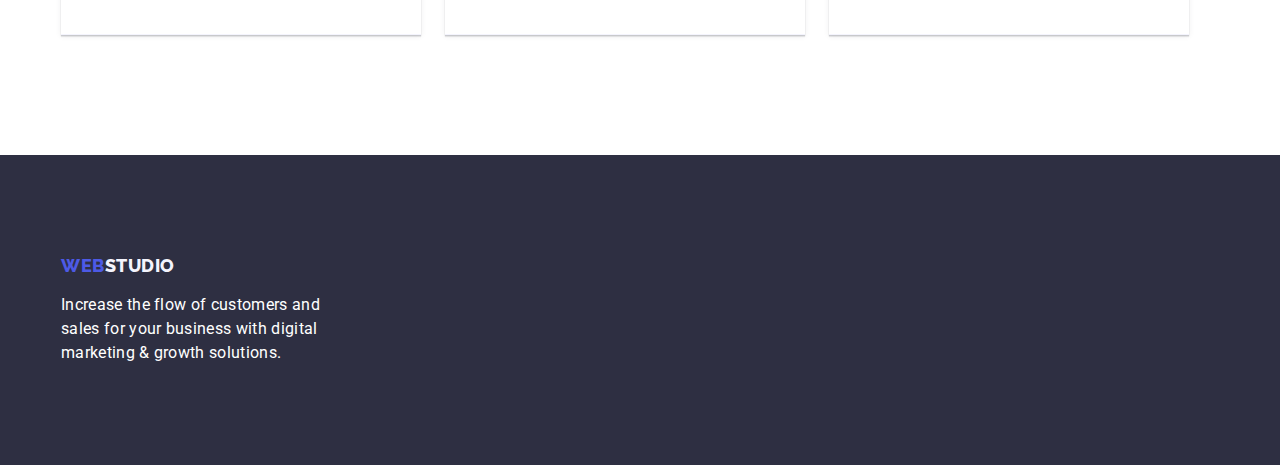
==== commit 8577efbf: "fix images (set block)" ====
--- a/portfolio.html
+++ b/portfolio.html
@@ -46,7 +46,7 @@
       <ul class="similar examples">
           <li class="examples-list">
             <a href="" class="filter-items-link">
-              <img src="./images/bank-app.jpg" alt="Mockup bank app" width="360">
+              <img src="./images/bank-app.jpg" alt="Mockup bank app" width="360" class="images">
               <div class="examples-text">
                 <h2 class="header-items-link">Banking App Interface Concept</h2>
                 <p class="paragraph-link">App</p>
@@ -55,7 +55,7 @@
           </li>
           <li class="examples-list">
             <a href="" class="filter-items-link">
-              <img src="./images/bank-app.jpg" alt="Mockup bank app" width="360">
+              <img src="./images/bank-app.jpg" alt="Mockup bank app" width="360" class="images">
               <div class="examples-text">
                 <h2 class="header-items-link">Cashless Payment</h2>
                 <p class="paragraph-link">Marketing</p>
@@ -64,7 +64,7 @@
           </li>
           <li class="examples-list">
             <a href="" class="filter-items-link">
-              <img src="./images/meditation-app.jpg" alt="Notebook & phone" width="360">
+              <img src="./images/meditation-app.jpg" alt="Notebook & phone" width="360" class="images">
               <div class="examples-text">
                 <h2 class="header-items-link">Meditaion App</h2>
                 <p class="paragraph-link">App</p>
@@ -73,7 +73,7 @@
           </li>
           <li class="examples-list">
             <a href="" class="filter-items-link">
-              <img src="./images/taxi-service.jpg" alt="car steering wheel and driver's hands" width="360">
+              <img src="./images/taxi-service.jpg" alt="car steering wheel and driver's hands" width="360" class="images">
               <div class="examples-text">
                 <h2 class="header-items-link">Taxi Service</h2>
                 <p class="paragraph-link">Marketing</p>
@@ -82,7 +82,7 @@
           </li>
           <li class="examples-list">
             <a href="" class="filter-items-link">
-              <img src="./images/screen-illustration.jpg" alt="Mobile phone screens example" width="360">
+              <img src="./images/screen-illustration.jpg" alt="Mobile phone screens example" width="360" class="images">
               <div class="examples-text">
                 <h2 class="header-items-link">Screen Illustrations</h2>
                 <p class="paragraph-link">Design</p>
@@ -91,7 +91,7 @@
           </li>
           <li class="examples-list">
             <a href="" class="filter-items-link">
-              <img src="./images/online-courses.jpg" alt="A girl in glasses and headphones looks at the phone" width="360">
+              <img src="./images/online-courses.jpg" alt="A girl in glasses and headphones looks at the phone" width="360" class="images">
               <div class="examples-text">
                 <h2 class="header-items-link">Online Courses</h2>
                 <p class="paragraph-link">Marketing</p>
@@ -100,7 +100,7 @@
           </li>
           <li class="examples-list">
             <a href="" class="filter-items-link">
-              <img src="./images/instagram-concept.jpg" alt="some similar screens examples with girl and hands" width="360">
+              <img src="./images/instagram-concept.jpg" alt="some similar screens examples with girl and hands" width="360" class="images">
               <div class="examples-text">
                 <h2 class="header-items-link">Instagram Stories Concept</h2>
                 <p class="paragraph-link">Design</p>
@@ -109,7 +109,7 @@
           </li>
           <li class="examples-list">
             <a href="" class="filter-items-link">
-              <img src="./images/organic-food.jpg" alt="woman with fruits and vegetables in grid bag" width="360">
+              <img src="./images/organic-food.jpg" alt="woman with fruits and vegetables in grid bag" width="360" class="images">
               <div class="examples-text">
                 <h2 class="header-items-link">Organic Food</h2>
                 <p class="paragraph-link">Web Site</p>
@@ -118,7 +118,7 @@
           </li>
           <li class="examples-list">
             <a href="" class="filter-items-link">
-              <img src="./images/fresh-coffee.jpg" alt="cup of coffe in hands" width="360">
+              <img src="./images/fresh-coffee.jpg" alt="cup of coffe in hands" width="360"  class="images">
               <div class="examples-text">
                 <h2 class="header-items-link">Fresh Coffee</h2>
                 <p class="paragraph-link">Web Site</p>
--- a/css/style.css
+++ b/css/style.css
@@ -130,10 +130,6 @@
 .baner {
     background-color: var(--dark-navy-blue);
     text-align: center;
-
-    /* display: flex;
-    align-items: flex-end; */
-    /* height: 600px; */
 }
 
 .header-sections {
@@ -163,11 +159,12 @@
     font-size: 20px;
     line-height: 1.2;
     color: var(--dark-navy-blue);
+    margin: 0 0 8px 0;
 }
 
 .text-items {
     color: var(--slate);
-
+    margin: 0;
 }
 
 .visually-hidden {
@@ -232,18 +229,15 @@
     margin-right: 0;
 }
 
-.dark-footer { 
-    background-color: var(--dark-navy-blue);
-    color: #FFFFFF;
-
-    padding-top: 100px;
-    padding-bottom: 100px;
-}
-
-.footer-slogan {
-    width: 264px;
-    margin: 0;
-    margin-top: 16px;
+.team-title {
+    text-align: center;
+
+    padding-top: 32px;
+    padding-bottom: 32px;
+}
+
+.images {
+    display: block;
 }
 
 /* Buttons */
@@ -352,3 +346,19 @@
     padding-top: 30px;
     padding-bottom: 32px;
 }
+
+
+/* Footer */
+.dark-footer { 
+    background-color: var(--dark-navy-blue);
+    color: #FFFFFF;
+
+    padding-top: 100px;
+    padding-bottom: 100px;
+}
+
+.footer-slogan {
+    width: 264px;
+    margin: 0;
+    margin-top: 16px;
+}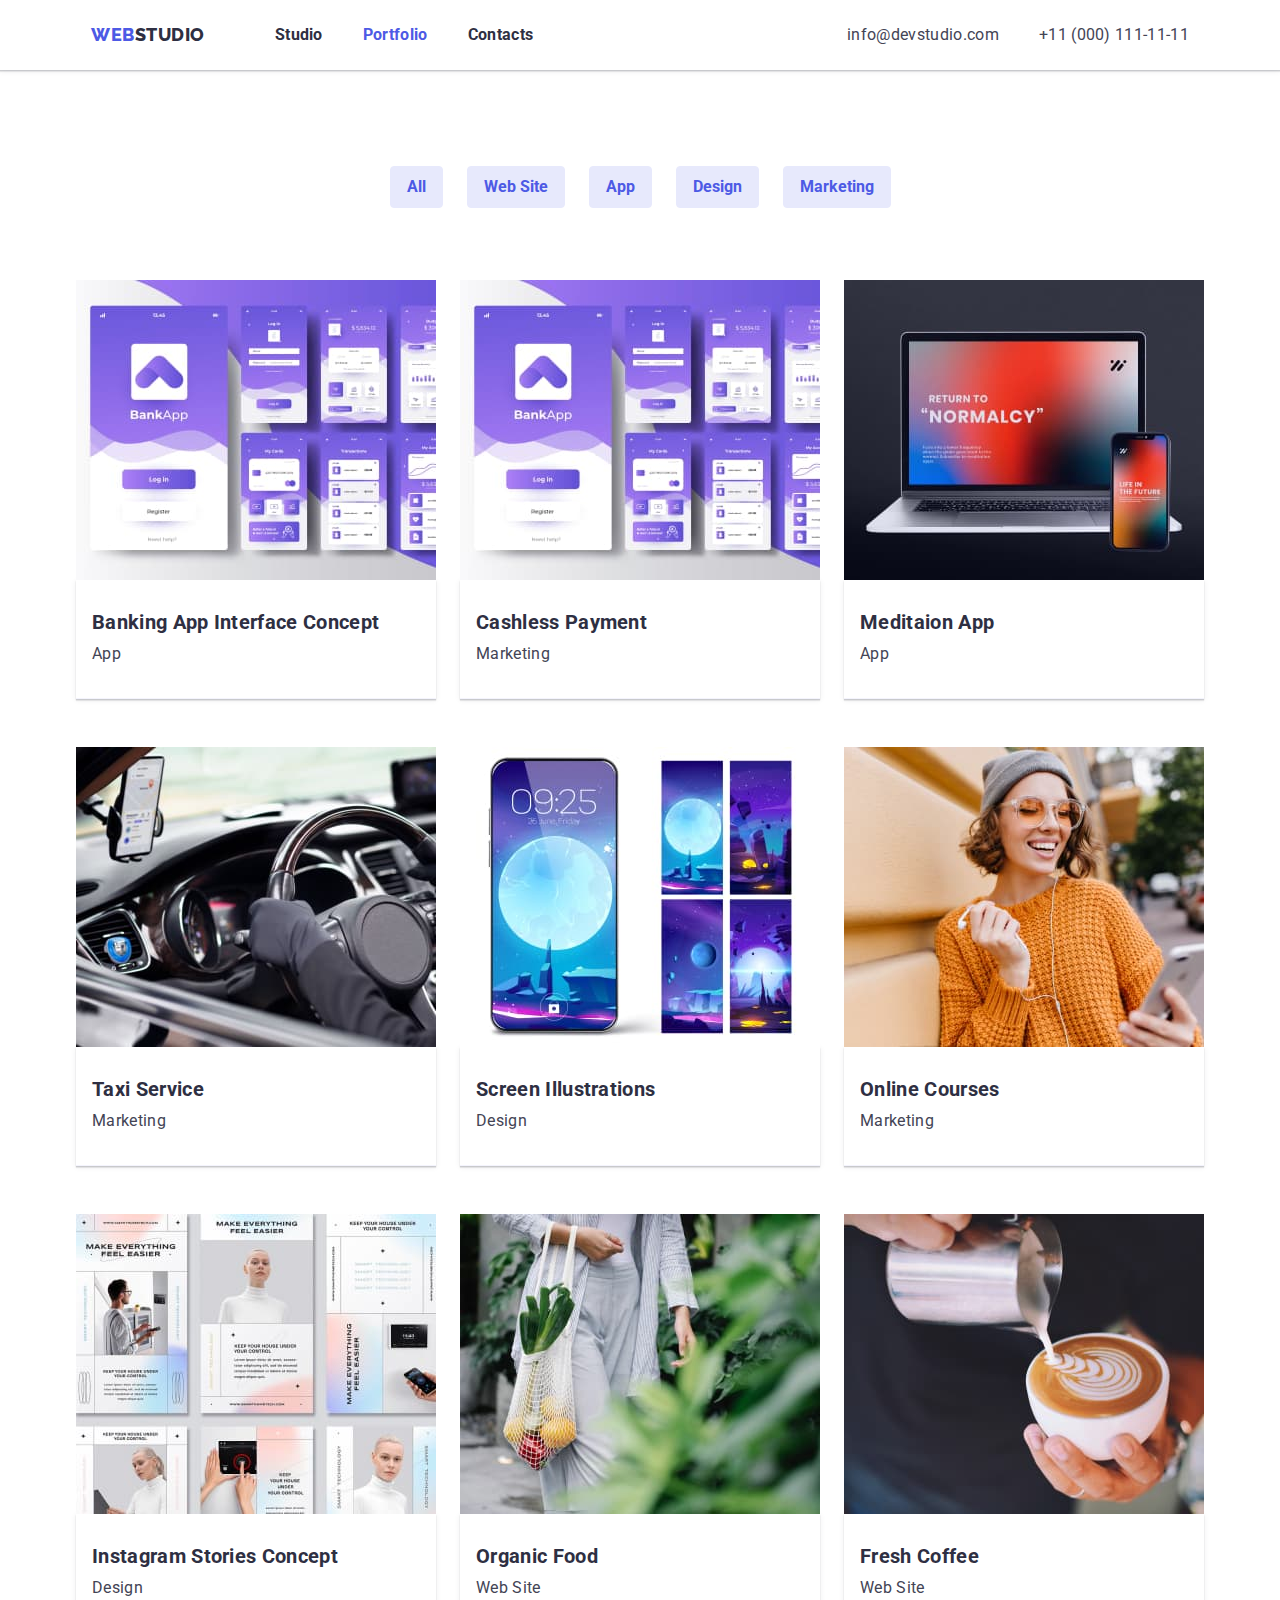
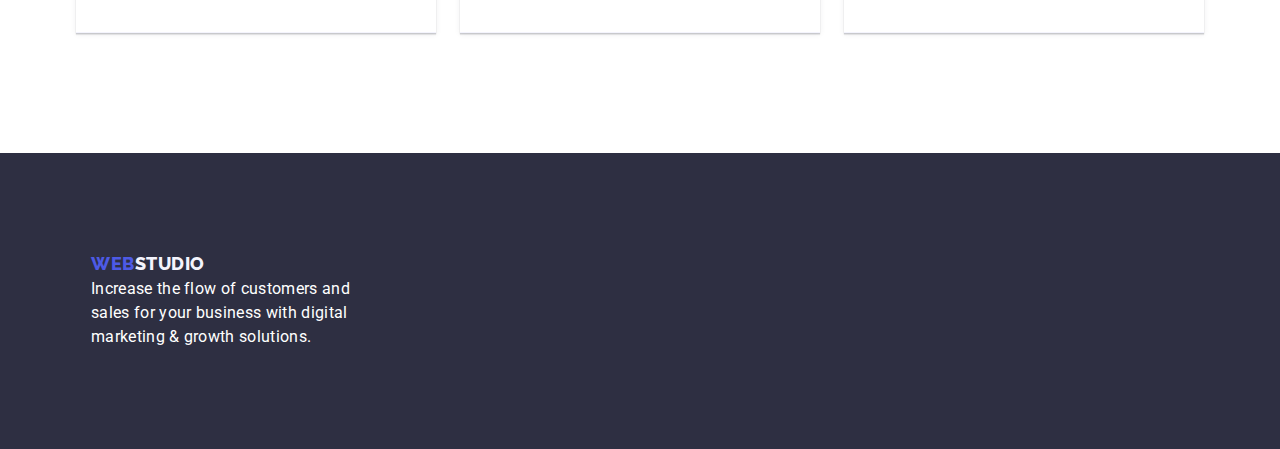
==== commit 5de88610: "fix all issues" ====
--- a/portfolio.html
+++ b/portfolio.html
@@ -24,7 +24,7 @@
                     <li class="top-menu-items"><a href="#" class="top-menu-link">Contacts</a></li>
                 </ul>
             </nav>
-            <address>
+            <address class="address-box">
                 <ul class="top-menu similar">
                 <li class="top-menu-items"><a href="mailto:info@devstudio.com" class="top-menu-link contact">info@devstudio.com</a></li>
                 <li class="top-menu-items"><a href="tel:110001111111" class="top-menu-link contact">+11 (000) 111-11-11</a></li>
@@ -130,9 +130,11 @@
    </section>
     </main>
     <footer class="dark-footer">
-        <div class="container">
+        <div class="portfolio container">
+          <div class="footer-slogan">
             <a href="#" class="logo"><span class="logo-web">WEB</span><span class="logo-studio-cloud">STUDIO</span></a>
             <p class="footer-slogan">Increase the flow of customers and sales for your business with digital marketing & growth solutions.</p>
+          </div>
         </div>
     </footer>
 </body>
--- a/css/style.css
+++ b/css/style.css
@@ -26,15 +26,19 @@
 
 .header-box {
     display: flex;
-    justify-content: space-between;
+    /* justify-content: space-between; */
     align-items: center;
     /* height: 72px; */
-    padding: 24px 0;
+    
 }
 
 .nav-box {
     display: flex;
     
+}
+
+.address-box {
+    margin-left: auto;
 }
 
 .logo {
@@ -44,8 +48,9 @@
     line-height: 1.2;
     letter-spacing: 0.03em;
 
-    display: flex;
+    /* display: flex; */
     margin-right: 70px;
+    padding: 24px 0;
 
     text-transform: uppercase;
     text-decoration: none;
@@ -72,6 +77,7 @@
     letter-spacing: 0.02em;
     
     display: flex;
+    align-items: center;
 }
 
 .top-menu .top-menu-items {
@@ -85,6 +91,7 @@
 .top-menu-link {
     text-decoration: none;
     color: var(--dark-navy-blue);
+    padding: 24px 0;
 }
 
 .top-menu-link:hover,
@@ -123,6 +130,9 @@
     line-height: 1.07;
     color: #FFFFFF;
 
+    width: 480px;
+    margin-left: auto;
+    margin-right: auto;
     margin-top: 0;
     margin-bottom: 48px;
 }
@@ -130,6 +140,9 @@
 .baner {
     background-color: var(--dark-navy-blue);
     text-align: center;
+
+    padding-top: 192px;
+    padding-bottom: 192px;
 }
 
 .header-sections {
@@ -186,7 +199,9 @@
 }
 
 .container {
-    width: 1158px;
+    width: 1128px;
+    padding-left: 15px;
+    padding-right: 15px;
     margin-left: auto;
     margin-right: auto;
 }
@@ -201,9 +216,15 @@
     padding-top: 0;
 }
 
+
 .our-services {
     display: flex;
-    justify-content: space-between;
+    justify-content: center;
+    /* gap: 0 24px; */
+}
+
+.our-services .services-list:not(:last-child) {
+    margin-right: 24px;
 }
 
 .our-team {
@@ -253,7 +274,6 @@
     border-radius: 4px;
     padding: 16px 32px;
 
-    box-shadow: 0px 4px 4px rgba(0, 0, 0, 0.15);
 }
 
 .filter .button {
@@ -267,8 +287,7 @@
 .filter-box {
     display: flex;
     justify-content: center;
-    padding-top: 96px;
-    padding-bottom: 72px;
+    margin-bottom: 72px;
 }
 
 .button:hover,
@@ -279,13 +298,14 @@
 }
 
 .filter {
+    padding-top: 96px;
     padding-bottom: 120px;
 }
 
 .filter .button:hover,
 .filter .button:focus {
     border: 1px solid var(--primary-brand-color-iris);
-
+    box-shadow: 0px 4px 4px rgba(0, 0, 0, 0.15);
 }
 
 .filter-box .button-list {
@@ -297,6 +317,10 @@
 }
 
 /* Portfolio page style */
+
+.filter .container {
+    box-sizing: content-box;
+}
 
 .filter-items-link {
     
@@ -325,11 +349,7 @@
     margin-right: 24px;
     margin-bottom: 48px;
 
-    border-bottom: 0.5px solid #F4F4FD;
-    /* box-shadow: 0px 1px 6px rgba(46, 47, 66, 0.08); */
-    box-shadow: 0px 1px 6px rgba(46, 47, 66, 0.08),
-                0px 1px 1px rgba(46, 47, 66, 0.16), 
-                0px 2px 1px rgba(46, 47, 66, 0.08);
+    
 }
 
 .examples .examples-list:nth-child(3n+3) {
@@ -345,6 +365,11 @@
     padding-left: 16px;
     padding-top: 30px;
     padding-bottom: 32px;
+
+    border-bottom: 0.5px solid #F4F4FD;
+    box-shadow: 0px 1px 6px rgba(46, 47, 66, 0.08),
+                0px 1px 1px rgba(46, 47, 66, 0.16), 
+                0px 2px 1px rgba(46, 47, 66, 0.08);
 }
 
 
@@ -360,5 +385,9 @@
 .footer-slogan {
     width: 264px;
     margin: 0;
+}
+
+.slogan-text {
+    margin: 0;
     margin-top: 16px;
 }